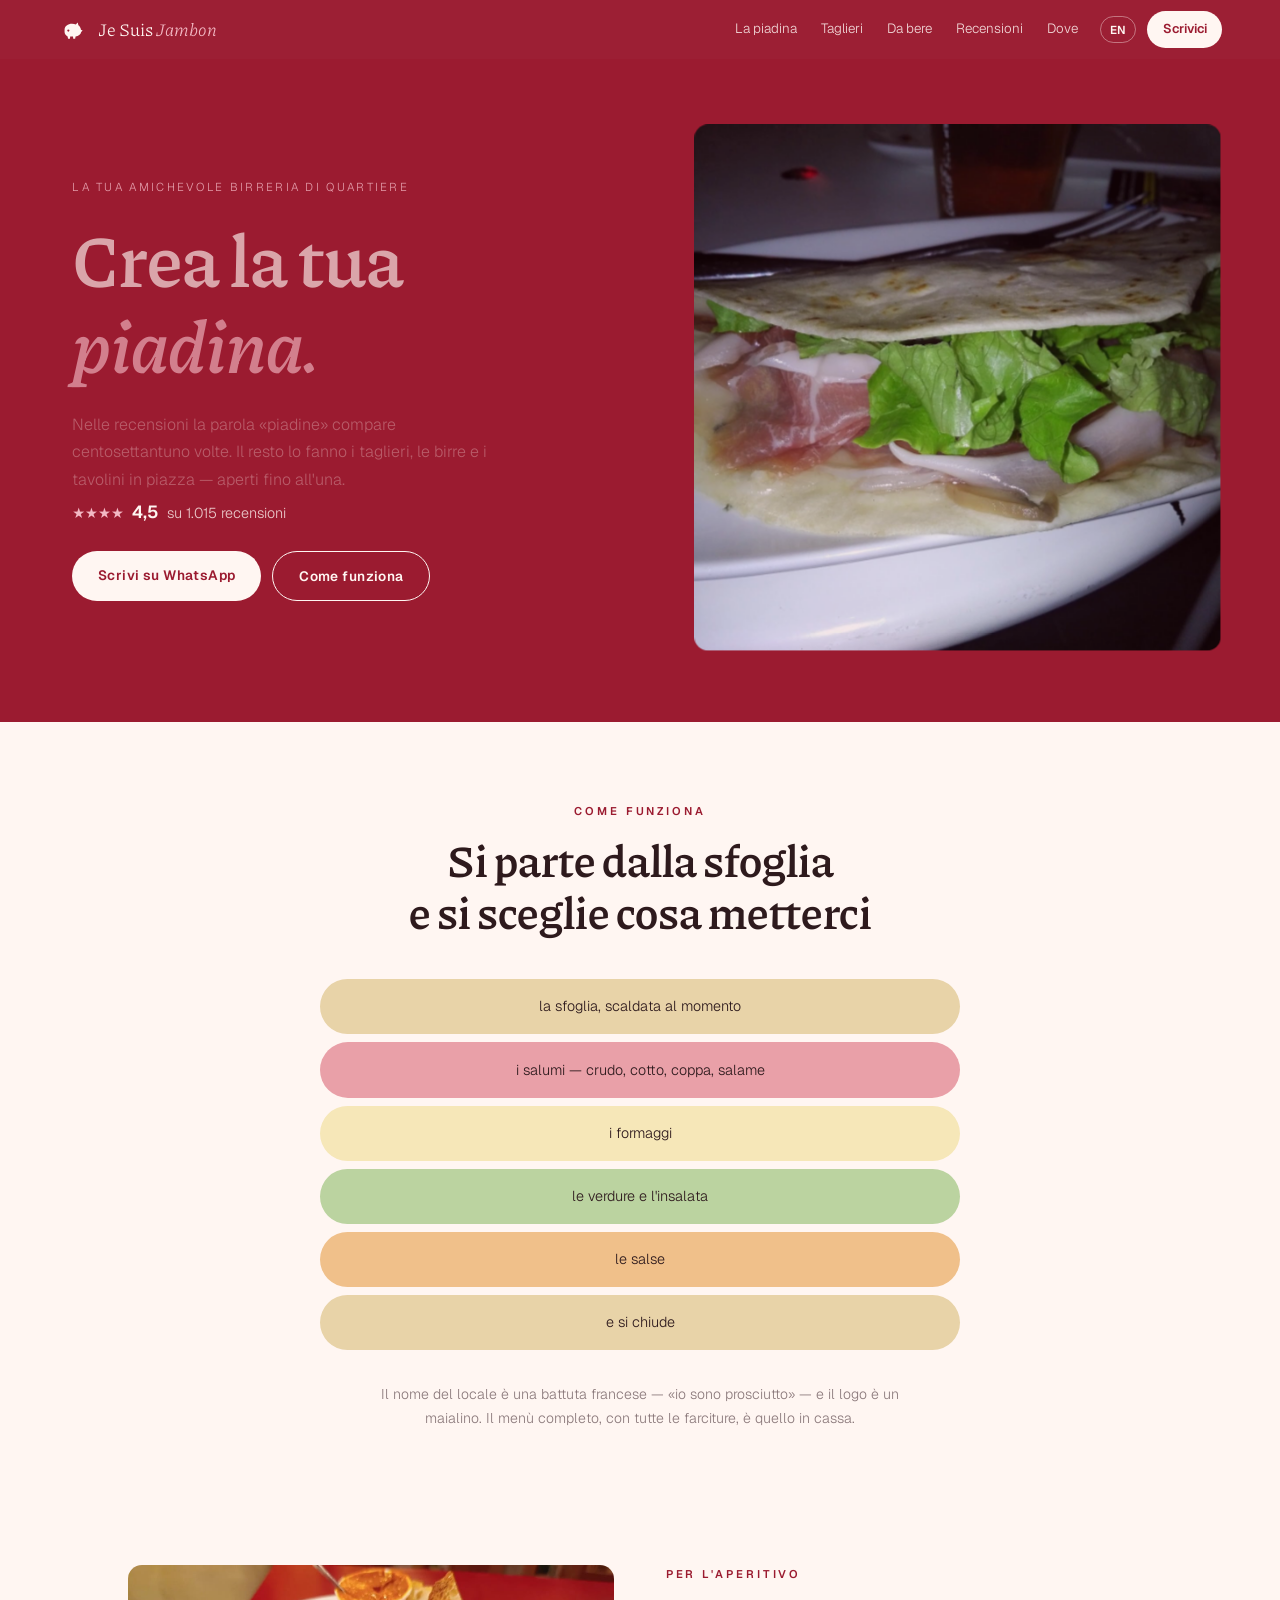
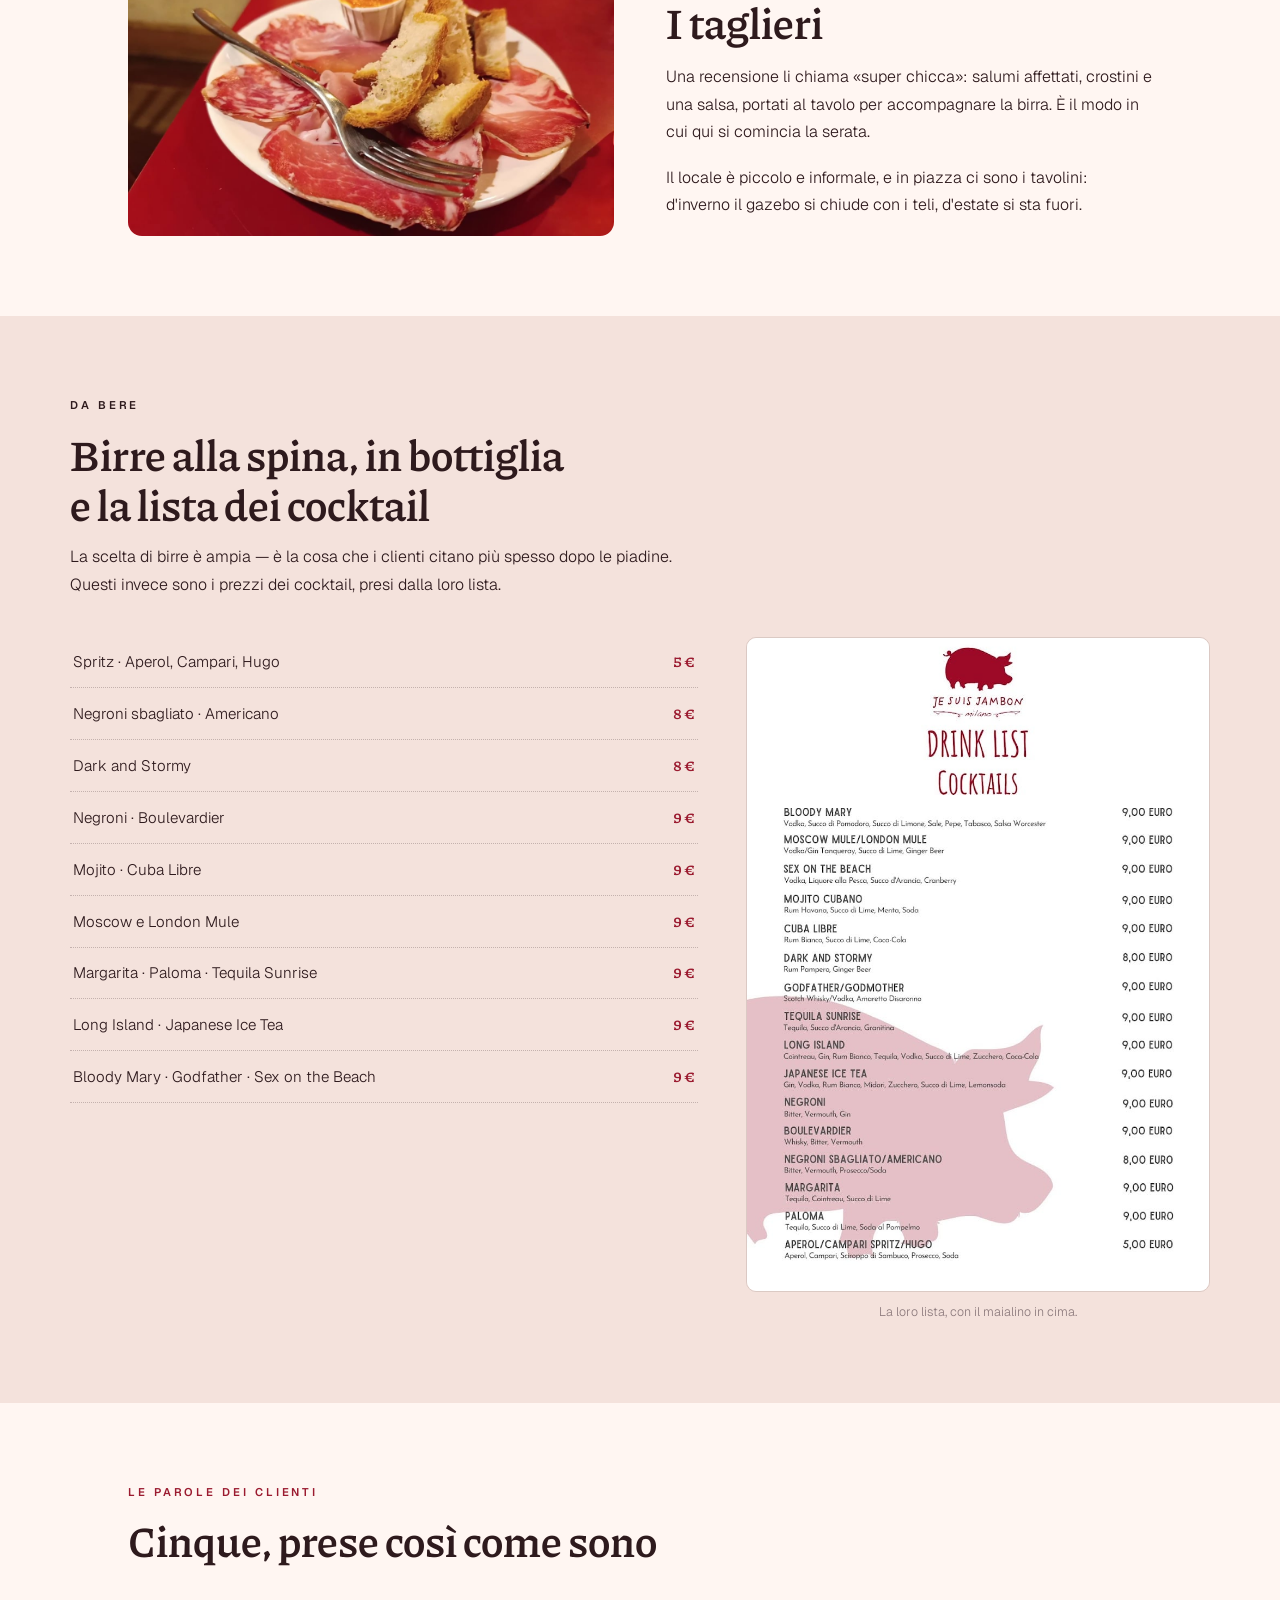
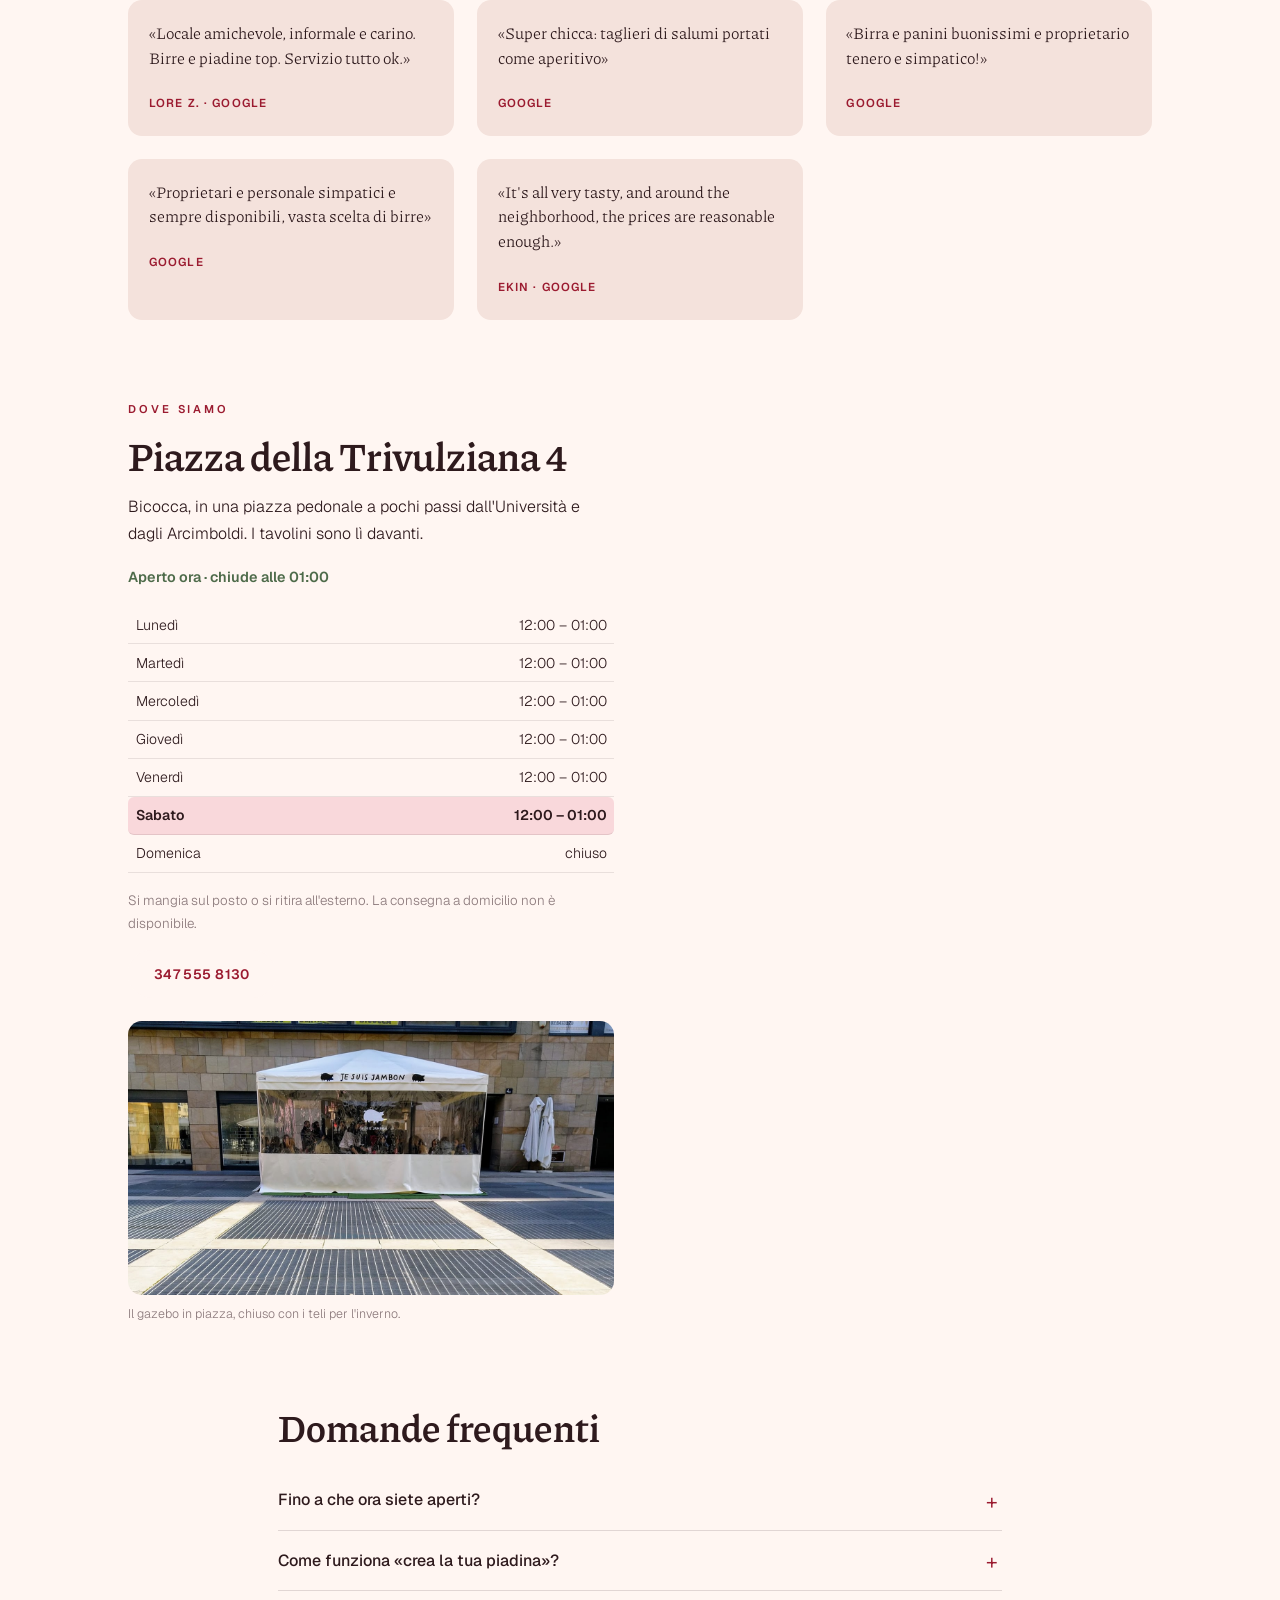
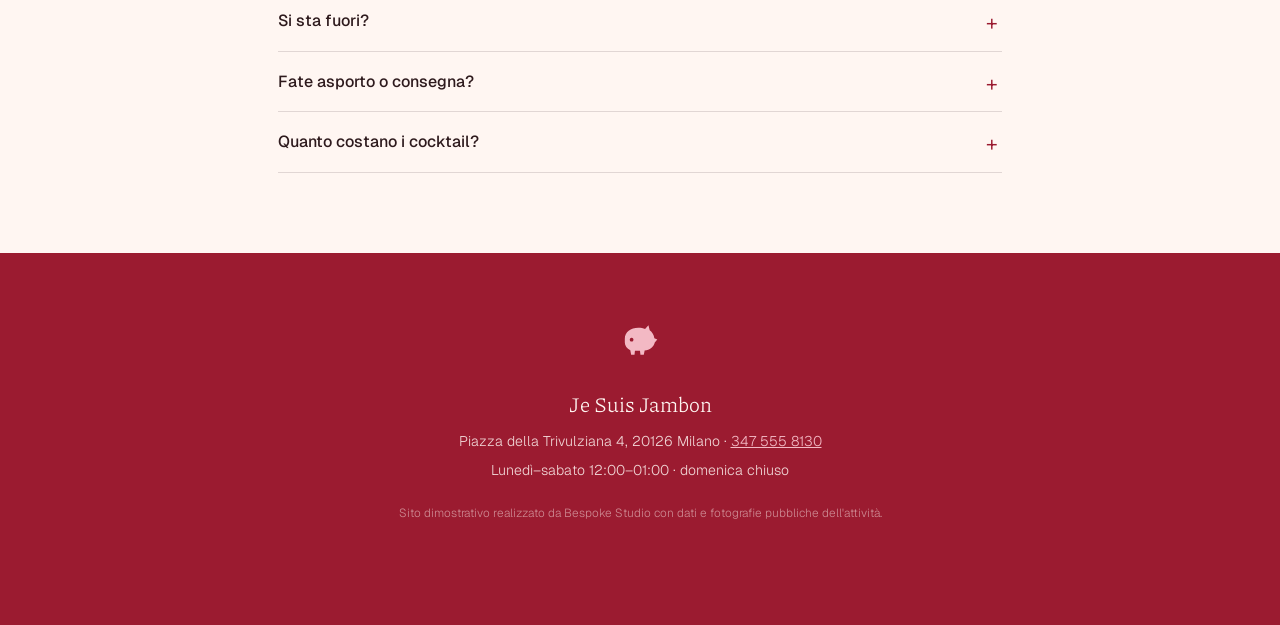
==== index.html @ 4b69ad2d "Je Suis Jambon — sito vetrina (Milano Bicocca) Concept: «Crea la tua piadina». Nelle recensioni «pia" ====
<!DOCTYPE html>
<html lang="it">
<head>
<meta charset="utf-8">
<meta name="viewport" content="width=device-width, initial-scale=1">
<title>Je Suis Jambon — Piadine, taglieri e birre in Bicocca</title>
<meta name="description" content="La tua amichevole birreria di quartiere in piazza della Trivulziana 4, Milano Bicocca. Crea la tua piadina, taglieri di salumi, birre e cocktail. Aperti fino all'una, tavolini in piazza.">
<link rel="canonical" href="https://rotenzark.github.io/je-suis-jambon/">
<meta property="og:type" content="restaurant">
<meta property="og:title" content="Je Suis Jambon — Milano Bicocca">
<meta property="og:description" content="La tua amichevole birreria di quartiere. Crea la tua piadina, taglieri e birre in piazza della Trivulziana. 4,5 su 1.015 recensioni.">
<meta property="og:url" content="https://rotenzark.github.io/je-suis-jambon/">
<meta property="og:image" content="https://rotenzark.github.io/je-suis-jambon/img/og-image.jpg">
<meta property="og:locale" content="it_IT">
<meta name="twitter:card" content="summary_large_image">
<meta name="twitter:title" content="Je Suis Jambon — Milano Bicocca">
<meta name="twitter:description" content="Crea la tua piadina, taglieri e birre. Aperti fino all'una, tavolini in piazza.">
<meta name="twitter:image" content="https://rotenzark.github.io/je-suis-jambon/img/og-image.jpg">
<meta name="theme-color" content="#9B1B30">
<link rel="icon" href="img/favicon.svg" type="image/svg+xml">
<link rel="icon" href="img/favicon-32.png" sizes="32x32" type="image/png">
<link rel="apple-touch-icon" href="img/apple-touch-icon.png">
<link rel="preconnect" href="https://fonts.googleapis.com">
<link rel="preconnect" href="https://fonts.gstatic.com" crossorigin>
<link href="https://fonts.googleapis.com/css2?family=Piazzolla:ital,wght@0,400;0,600;1,400&family=Geist:wght@300;400;500;600&display=swap" rel="stylesheet">
<link rel="stylesheet" href="css/styles.css?v=1">
<script src="https://cdnjs.cloudflare.com/ajax/libs/gsap/3.12.5/gsap.min.js" defer></script>
<script src="https://cdnjs.cloudflare.com/ajax/libs/gsap/3.12.5/ScrollTrigger.min.js" defer></script>
<script src="js/main.js?v=1" defer></script>
<script type="application/ld+json">
{
  "@context": "https://schema.org",
  "@type": "BarOrPub",
  "name": "Je Suis Jambon",
  "slogan": "La tua amichevole Birreria di quartiere",
  "description": "Birreria di quartiere a Milano Bicocca: piadine da comporre, taglieri di salumi, birre artigianali e cocktail, con tavolini in piazza.",
  "url": "https://rotenzark.github.io/je-suis-jambon/",
  "image": "https://rotenzark.github.io/je-suis-jambon/img/gazebo.jpg",
  "telephone": "+39 347 555 8130",
  "servesCuisine": ["Piadine", "Salumi", "Birra artigianale"],
  "priceRange": "€€",
  "address": {
    "@type": "PostalAddress",
    "streetAddress": "Piazza della Trivulziana 4",
    "addressLocality": "Milano",
    "postalCode": "20126",
    "addressRegion": "MI",
    "addressCountry": "IT"
  },
  "geo": { "@type": "GeoCoordinates", "latitude": 45.5148524, "longitude": 9.2122532 },
  "openingHoursSpecification": [
    { "@type": "OpeningHoursSpecification", "dayOfWeek": ["Monday","Tuesday","Wednesday","Thursday","Friday","Saturday"], "opens": "12:00", "closes": "01:00" }
  ],
  "aggregateRating": { "@type": "AggregateRating", "ratingValue": "4.5", "reviewCount": "1015", "bestRating": "5" }
}
</script>
<script type="application/ld+json">
{
  "@context": "https://schema.org",
  "@type": "FAQPage",
  "mainEntity": [
    { "@type": "Question", "name": "Fino a che ora siete aperti?",
      "acceptedAnswer": { "@type": "Answer", "text": "Da lunedì a sabato dalle 12:00 all'una di notte. La domenica è chiuso." } },
    { "@type": "Question", "name": "Come funziona «crea la tua piadina»?",
      "acceptedAnswer": { "@type": "Answer", "text": "Si sceglie cosa mettere dentro: i salumi, i formaggi, le verdure e le salse. La piadina viene poi farcita al momento." } },
    { "@type": "Question", "name": "Si sta fuori?",
      "acceptedAnswer": { "@type": "Answer", "text": "Sì. Il locale ha tavolini in piazza della Trivulziana, che è pedonale, e un gazebo chiuso con i teli per la stagione fredda." } },
    { "@type": "Question", "name": "Fate asporto o consegna?",
      "acceptedAnswer": { "@type": "Answer", "text": "Si può ritirare all'esterno. La consegna a domicilio invece non è disponibile." } },
    { "@type": "Question", "name": "Quanto costano i cocktail?",
      "acceptedAnswer": { "@type": "Answer", "text": "Spritz, Campari e Hugo 5 euro. Negroni sbagliato, americano e dark and stormy 8 euro. Gli altri cocktail della lista 9 euro." } }
  ]
}
</script>
</head>
<body>

<div id="intro" aria-hidden="true">
  <div class="intro__wrap">
    <span class="intro__pig" aria-hidden="true"></span>
    <span class="intro__nome">Je Suis Jambon</span>
  </div>
</div>

<header id="site-header">
  <a class="brand" href="#top" aria-label="Je Suis Jambon, torna in cima">
    <span class="brand__pig" aria-hidden="true"></span>
    <span class="brand__nome">Je Suis <em>Jambon</em></span>
  </a>
  <nav id="mainNav" aria-label="Menu principale">
    <a href="#piadina" data-i18n="nav.piadina">La piadina</a>
    <a href="#tavola" data-i18n="nav.tavola">Taglieri</a>
    <a href="#bere" data-i18n="nav.bere">Da bere</a>
    <a href="#voci" data-i18n="nav.voci">Recensioni</a>
    <a href="#dove" data-i18n="nav.dove">Dove</a>
  </nav>
  <div class="head-actions">
    <button id="langToggle" type="button" class="lang" aria-label="Cambia lingua" data-i18n-aria="a.lang">EN</button>
    <a class="cta-head" id="ctaPrenota" href="tel:+393475558130" data-i18n="cta.scrivi">Scrivici</a>
    <button id="burger" type="button" aria-expanded="false" aria-controls="mainNav" aria-label="Apri il menu" data-i18n-aria="a.menu">
      <span></span><span></span><span></span>
    </button>
  </div>
</header>

<main id="top">

  <!-- ░░ HERO ░░ -->
  <section class="hero">
    <div class="hero__testo">
      <p class="hero__kicker" data-i18n="hero.kicker">La tua amichevole birreria di quartiere</p>
      <h1 class="hero__h">
        <span class="hero__l1" data-i18n="hero.l1">Crea la tua</span>
        <span class="hero__l2" data-i18n="hero.l2">piadina.</span>
      </h1>
      <p class="hero__lead" data-i18n="hero.lead">Nelle recensioni la parola «piadine» compare centosettantuno volte. Il resto lo fanno i taglieri, le birre e i tavolini in piazza — aperti fino all'una.</p>
      <p class="hero__voto">
        <span class="hero__stelle" aria-hidden="true">★★★★</span>
        <strong>4,5</strong> <span data-i18n="hero.rec">su 1.015 recensioni</span>
      </p>
      <div class="hero__cta">
        <a class="btn btn--crema" id="heroWhatsapp" href="tel:+393475558130" data-i18n="hero.cta1">Scrivi su WhatsApp</a>
        <a class="btn btn--linea" href="#piadina" data-i18n="hero.cta2">Come funziona</a>
      </div>
    </div>
    <figure class="hero__foto">
      <img src="img/piadina.jpg" alt="Una piadina farcita con prosciutto crudo, prosciutto cotto e insalata, aperta su un piatto bianco" width="1200" height="1200" data-i18n-alt="alt.piadina">
    </figure>
  </section>

  <!-- ░░ LA PIADINA CHE SI COMPONE — gesto-firma ░░ -->
  <section class="piadina" id="piadina">
    <header class="piadina__head">
      <p class="occhiello reveal" data-i18n="pia.occhiello">Come funziona</p>
      <h2 class="reveal" data-i18n="pia.h">Si parte dalla sfoglia<br>e si sceglie cosa metterci</h2>
    </header>
    <div class="stack" role="img" aria-label="Gli strati di una piadina: sfoglia, salumi, formaggi, verdure, salse e sfoglia sopra" data-i18n-aria="a.stack">
      <div class="strato strato--sfoglia"><span data-i18n="st.1">la sfoglia, scaldata al momento</span></div>
      <div class="strato strato--salumi"><span data-i18n="st.2">i salumi — crudo, cotto, coppa, salame</span></div>
      <div class="strato strato--formaggi"><span data-i18n="st.3">i formaggi</span></div>
      <div class="strato strato--verdure"><span data-i18n="st.4">le verdure e l'insalata</span></div>
      <div class="strato strato--salse"><span data-i18n="st.5">le salse</span></div>
      <div class="strato strato--sfoglia strato--chiudi"><span data-i18n="st.6">e si chiude</span></div>
    </div>
    <p class="piadina__nota reveal" data-i18n="pia.nota">Il nome del locale è una battuta francese — «io sono prosciutto» — e il logo è un maialino. Il menù completo, con tutte le farciture, è quello in cassa.</p>
  </section>

  <!-- ░░ TAGLIERI ░░ -->
  <section class="tavola" id="tavola">
    <figure class="tavola__foto reveal">
      <button type="button" data-full="img/tagliere.jpg" aria-label="Ingrandisci la foto del tagliere di salumi" data-i18n-aria="a.zoomTagliere">
        <img src="img/tagliere.jpg" alt="Un piatto di salumi affettati con crostini di pane e una salsa, su un tavolo rosso" width="1200" height="670" data-i18n-alt="alt.tagliere">
      </button>
    </figure>
    <div class="tavola__testo">
      <p class="occhiello reveal" data-i18n="tav.occhiello">Per l'aperitivo</p>
      <h2 class="reveal" data-i18n="tav.h">I taglieri</h2>
      <p class="reveal" data-i18n="tav.p">Una recensione li chiama «super chicca»: salumi affettati, crostini e una salsa, portati al tavolo per accompagnare la birra. È il modo in cui qui si comincia la serata.</p>
      <p class="reveal" data-i18n="tav.p2">Il locale è piccolo e informale, e in piazza ci sono i tavolini: d'inverno il gazebo si chiude con i teli, d'estate si sta fuori.</p>
    </div>
  </section>

  <!-- ░░ DA BERE ░░ -->
  <section class="bere" id="bere">
    <header class="bere__head">
      <p class="occhiello reveal" data-i18n="ber.occhiello">Da bere</p>
      <h2 class="reveal" data-i18n="ber.h">Birre alla spina, in bottiglia<br>e la lista dei cocktail</h2>
      <p class="reveal" data-i18n="ber.p">La scelta di birre è ampia — è la cosa che i clienti citano più spesso dopo le piadine. Questi invece sono i prezzi dei cocktail, presi dalla loro lista.</p>
    </header>
    <div class="bere__grid">
      <ul class="listino reveal">
        <li><span data-i18n="d1">Spritz · Aperol, Campari, Hugo</span><b>5 €</b></li>
        <li><span data-i18n="d2">Negroni sbagliato · Americano</span><b>8 €</b></li>
        <li><span data-i18n="d3">Dark and Stormy</span><b>8 €</b></li>
        <li><span data-i18n="d4">Negroni · Boulevardier</span><b>9 €</b></li>
        <li><span data-i18n="d5">Mojito · Cuba Libre</span><b>9 €</b></li>
        <li><span data-i18n="d6">Moscow e London Mule</span><b>9 €</b></li>
        <li><span data-i18n="d7">Margarita · Paloma · Tequila Sunrise</span><b>9 €</b></li>
        <li><span data-i18n="d8">Long Island · Japanese Ice Tea</span><b>9 €</b></li>
        <li><span data-i18n="d9">Bloody Mary · Godfather · Sex on the Beach</span><b>9 €</b></li>
      </ul>
      <figure class="bere__foto reveal">
        <button type="button" data-full="img/drink-list.jpg" aria-label="Ingrandisci la lista dei drink" data-i18n-aria="a.zoomDrink">
          <img src="img/drink-list.jpg" alt="La drink list del locale, con il logo del maialino in alto e l'elenco dei cocktail con i prezzi" width="848" height="1200" data-i18n-alt="alt.drink">
        </button>
        <figcaption data-i18n="cap.drink">La loro lista, con il maialino in cima.</figcaption>
      </figure>
    </div>
  </section>

  <!-- ░░ RECENSIONI ░░ -->
  <section class="voci" id="voci">
    <header class="voci__head">
      <p class="occhiello reveal" data-i18n="voci.occhiello">Le parole dei clienti</p>
      <h2 class="reveal" data-i18n="voci.h">Cinque, prese così come sono</h2>
    </header>
    <div class="voci__grid">
      <blockquote class="voce reveal"><p>«Locale amichevole, informale e carino. Birre e piadine top. Servizio tutto ok.»</p><cite>Lore Z. · Google</cite></blockquote>
      <blockquote class="voce reveal"><p>«Super chicca: taglieri di salumi portati come aperitivo»</p><cite>Google</cite></blockquote>
      <blockquote class="voce reveal"><p>«Birra e panini buonissimi e proprietario tenero e simpatico!»</p><cite>Google</cite></blockquote>
      <blockquote class="voce reveal"><p>«Proprietari e personale simpatici e sempre disponibili, vasta scelta di birre»</p><cite>Google</cite></blockquote>
      <blockquote class="voce reveal"><p>«It's all very tasty, and around the neighborhood, the prices are reasonable enough.»</p><cite>Ekin · Google</cite></blockquote>
    </div>
  </section>

  <!-- ░░ DOVE ░░ -->
  <section class="dove" id="dove">
    <div class="dove__info">
      <p class="occhiello reveal" data-i18n="dove.occhiello">Dove siamo</p>
      <h2 class="reveal" data-i18n="dove.h">Piazza della Trivulziana 4</h2>
      <p class="reveal" data-i18n="dove.p">Bicocca, in una piazza pedonale a pochi passi dall'Università e dagli Arcimboldi. I tavolini sono lì davanti.</p>
      <p class="stato reveal"><span id="orarioStato">Aperto ora</span></p>
      <ul class="orari reveal">
        <li data-day="1"><span data-i18n="g.lun">lunedì</span><span>12:00 – 01:00</span></li>
        <li data-day="2"><span data-i18n="g.mar">martedì</span><span>12:00 – 01:00</span></li>
        <li data-day="3"><span data-i18n="g.mer">mercoledì</span><span>12:00 – 01:00</span></li>
        <li data-day="4"><span data-i18n="g.gio">giovedì</span><span>12:00 – 01:00</span></li>
        <li data-day="5"><span data-i18n="g.ven">venerdì</span><span>12:00 – 01:00</span></li>
        <li data-day="6"><span data-i18n="g.sab">sabato</span><span>12:00 – 01:00</span></li>
        <li data-day="0"><span data-i18n="g.dom">domenica</span><span data-i18n="g.chiuso">chiuso</span></li>
      </ul>
      <p class="dove__nota reveal" data-i18n="dove.nota">Si mangia sul posto o si ritira all'esterno. La consegna a domicilio non è disponibile.</p>
      <p class="reveal"><a class="btn btn--crema" id="doveWhatsapp" href="tel:+393475558130">347 555 8130</a></p>
      <figure class="dove__foto reveal">
        <button type="button" data-full="img/gazebo.jpg" aria-label="Ingrandisci la foto del gazebo in piazza" data-i18n-aria="a.zoomGazebo">
          <img src="img/gazebo.jpg" alt="Il gazebo bianco del locale in piazza della Trivulziana, con la scritta Je Suis Jambon e due maialini sul frontone" width="1400" height="788" data-i18n-alt="alt.gazebo">
        </button>
        <figcaption data-i18n="cap.gazebo">Il gazebo in piazza, chiuso con i teli per l'inverno.</figcaption>
      </figure>
    </div>
    <div class="dove__mappa reveal">
      <iframe title="Mappa di Je Suis Jambon, piazza della Trivulziana 4 Milano" src="https://www.google.com/maps?q=Piazza%20della%20Trivulziana%204,%2020126%20Milano&output=embed" width="600" height="450" style="border:0" allowfullscreen referrerpolicy="no-referrer-when-downgrade"></iframe>
    </div>
  </section>

  <!-- ░░ FAQ ░░ -->
  <section class="faq" id="faq">
    <h2 class="reveal" data-i18n="faq.h">Domande frequenti</h2>
    <div class="faq__list">
      <details class="reveal"><summary data-i18n="faq.q1">Fino a che ora siete aperti?</summary><p data-i18n="faq.a1">Da lunedì a sabato dalle 12:00 all'una di notte. La domenica è chiuso.</p></details>
      <details class="reveal"><summary data-i18n="faq.q2">Come funziona «crea la tua piadina»?</summary><p data-i18n="faq.a2">Si sceglie cosa mettere dentro: i salumi, i formaggi, le verdure e le salse. La piadina viene farcita al momento.</p></details>
      <details class="reveal"><summary data-i18n="faq.q3">Si sta fuori?</summary><p data-i18n="faq.a3">Sì: ci sono i tavolini in piazza della Trivulziana, che è pedonale, e un gazebo che d'inverno si chiude con i teli.</p></details>
      <details class="reveal"><summary data-i18n="faq.q4">Fate asporto o consegna?</summary><p data-i18n="faq.a4">Si può ritirare all'esterno. La consegna a domicilio invece non è disponibile.</p></details>
      <details class="reveal"><summary data-i18n="faq.q5">Quanto costano i cocktail?</summary><p data-i18n="faq.a5">Spritz, Campari e Hugo 5 euro. Negroni sbagliato, americano e dark and stormy 8 euro. Gli altri della lista 9 euro.</p></details>
    </div>
  </section>

</main>

<footer>
  <span class="foot__pig" aria-hidden="true"></span>
  <p class="foot__nome">Je Suis Jambon</p>
  <p class="foot__riga">Piazza della Trivulziana 4, 20126 Milano · <a href="tel:+393475558130">347 555 8130</a></p>
  <p class="foot__riga" data-i18n="foot.orari">Lunedì–sabato 12:00–01:00 · domenica chiuso</p>
  <p class="foot__nota" data-i18n="foot.demo">Sito dimostrativo realizzato da Bespoke Studio con dati e fotografie pubbliche dell'attività.</p>
</footer>

<div id="actionBar">
  <a href="tel:+393475558130" data-i18n="bar.chiama">Chiama</a>
  <a id="barWhatsapp" href="tel:+393475558130" data-i18n="bar.wa">WhatsApp</a>
  <a href="#dove" data-i18n="bar.dove">Dove siamo</a>
</div>

<div id="lightbox" hidden>
  <button id="lightboxClose" type="button" aria-label="Chiudi" data-i18n-aria="a.chiudi">×</button>
  <img id="lightboxImg" src="" alt="">
</div>

</body>
</html>
---- css/styles.css ----
/* ═══════════════════════════════════════════════════════════════
   Je Suis Jambon — Milano Bicocca
   Concept: «Crea la tua piadina». «Piadine» compare 171 volte nelle
   recensioni e il piatto popolare si chiama proprio così: il sito
   compone la piadina a strati davanti a chi guarda.
   Palette e maialino dal LORO marchio (Linktree e drink list):
   bordeaux + crema. Payoff loro: «La tua amichevole Birreria di
   quartiere».
   ═══════════════════════════════════════════════════════════════ */

/* ── plumbing (reset tecnico canonico) ─────────────────────────── */
[hidden] { display: none !important; }
img { max-width: 100%; height: auto; }

.js .reveal { opacity: 0; }
.js .reveal.in-view { opacity: 1; }
html:not(.js) .reveal { opacity: 1; }

@media (prefers-reduced-motion: reduce) {
  *, *::before, *::after {
    animation-duration: 0.01ms !important;
    animation-iteration-count: 1 !important;
    transition-duration: 0.01ms !important;
    scroll-behavior: auto !important;
  }
  .reveal { opacity: 1 !important; transform: none !important; }
  .hero__testo > *, .hero__foto { opacity: 1 !important; transform: none !important; }
  .strato { opacity: 1 !important; transform: none !important; }
}

/* ── design system ─────────────────────────────────────────────── */
:root {
  --bordeaux:  #9B1B30;
  --bordeaux-d:#7A1425;
  --bordeaux-l:#B93A50;
  --rosa:      #F3B9C4;
  --crema:     #FFF6F2;
  --crema-d:   #F4E2DC;
  --inchiostro:#2E1A1D;
  --grigio:    #8C7A7C;
  --verde:     #4E6B4A;

  --serif: 'Piazzolla', Georgia, serif;
  --sans:  'Geist', system-ui, -apple-system, 'Segoe UI', sans-serif;

  --wrap: 1140px;
  --gut: clamp(20px, 5vw, 58px);
}

* { box-sizing: border-box; }
html { scroll-behavior: smooth; }
body {
  margin: 0;
  background: var(--crema);
  color: var(--inchiostro);
  font-family: var(--sans);
  font-weight: 300;
  font-size: clamp(16px, 1.05vw, 17.5px);
  line-height: 1.72;
  -webkit-font-smoothing: antialiased;
}
h1, h2, h3 { font-family: var(--serif); font-weight: 600; line-height: 1.16; margin: 0; }
p { margin: 0 0 1.1em; }
a { color: inherit; }
::selection { background: var(--bordeaux); color: var(--crema); }

.occhiello {
  font-size: .7rem; letter-spacing: .26em; text-transform: uppercase;
  color: var(--bordeaux); font-weight: 600; margin-bottom: .8rem;
}
.btn {
  display: inline-block; padding: .92em 1.9em; border-radius: 999px;
  font-size: .85rem; letter-spacing: .03em; font-weight: 600;
  text-decoration: none; transition: background .25s, color .25s, border-color .25s;
}
.btn--crema { background: var(--crema); color: var(--bordeaux); }
.btn--crema:hover { background: var(--rosa); }
.btn--linea { border: 1.5px solid currentColor; }
.btn--linea:hover { background: var(--crema); color: var(--bordeaux); border-color: var(--crema); }

/* il maialino, ridisegnato in SVG dal loro logo */
.brand__pig, .intro__pig, .foot__pig {
  display: inline-block; background: currentColor;
  -webkit-mask: url("../img/maialino.svg") center/contain no-repeat;
  mask: url("../img/maialino.svg") center/contain no-repeat;
}
.brand__pig { width: 30px; height: 30px; color: var(--crema); flex: none; }
.intro__pig { width: min(30vw, 130px); height: min(30vw, 130px); color: var(--crema); }
.foot__pig { width: 54px; height: 54px; color: var(--rosa); margin-bottom: .8rem; }

/* ── intro ─────────────────────────────────────────────────────── */
#intro {
  position: fixed; inset: 0; z-index: 200; background: var(--bordeaux);
  display: grid; place-items: center; transition: opacity .55s ease;
}
#intro.hide { opacity: 0; pointer-events: none; }
.intro__wrap { text-align: center; }
.intro__pig { opacity: 0; animation: pigIn .8s .1s cubic-bezier(.2,.8,.3,1) forwards; }
@keyframes pigIn { from { opacity: 0; transform: translateY(14px) scale(.9); } to { opacity: 1; transform: none; } }
.intro__nome {
  display: block; margin-top: .8rem; font-family: var(--serif);
  font-size: clamp(1.4rem, 5vw, 2.3rem); color: var(--crema);
  opacity: 0; animation: pigIn .7s .5s ease forwards;
}

/* ── header ────────────────────────────────────────────────────── */
#site-header {
  position: sticky; top: 0; z-index: 90;
  display: flex; align-items: center; gap: 1.4rem;
  padding: .7rem var(--gut);
  /* niente backdrop-filter su header/nav */
  background: rgba(155,27,48,.98);
  color: var(--crema);
}
.brand { display: flex; align-items: center; gap: .6rem; text-decoration: none; margin-right: auto; }
.brand__nome { font-family: var(--serif); font-size: 1.1rem; }
.brand__nome em { font-style: italic; color: var(--rosa); }
#mainNav { display: flex; gap: 1.5rem; }
#mainNav a {
  text-decoration: none; font-size: .84rem; color: rgba(255,246,242,.86); padding: .3rem 0;
  border-bottom: 2px solid transparent; transition: color .2s, border-color .2s;
}
#mainNav a:hover { color: var(--crema); border-bottom-color: var(--rosa); }
.head-actions { display: flex; align-items: center; gap: .7rem; }
.lang {
  background: none; border: 1px solid rgba(255,246,242,.4); color: var(--crema);
  font-family: var(--sans); font-size: .72rem; font-weight: 600;
  padding: .42em .78em; border-radius: 999px; cursor: pointer; transition: border-color .2s;
}
.lang:hover { border-color: var(--crema); }
.cta-head {
  background: var(--crema); color: var(--bordeaux); text-decoration: none;
  padding: .56em 1.2em; border-radius: 999px; font-size: .8rem; font-weight: 600; transition: background .25s;
}
.cta-head:hover { background: var(--rosa); }
#burger { display: none; flex-direction: column; gap: 5px; background: none; border: 0; cursor: pointer; padding: 6px; position: relative; z-index: 96; }
#burger span { display: block; width: 24px; height: 2px; background: var(--crema); transition: transform .3s, opacity .3s; }
#burger[aria-expanded="true"] span:nth-child(1) { transform: translateY(7px) rotate(45deg); }
#burger[aria-expanded="true"] span:nth-child(2) { opacity: 0; }
#burger[aria-expanded="true"] span:nth-child(3) { transform: translateY(-7px) rotate(-45deg); }

/* ── HERO ──────────────────────────────────────────────────────── */
.hero {
  background: var(--bordeaux); color: var(--crema);
  padding: clamp(2.4rem, 6vw, 4rem) var(--gut) clamp(2.6rem, 6vw, 4.4rem);
  display: grid; grid-template-columns: 1.05fr .95fr; gap: clamp(1.6rem, 4vw, 3.2rem);
  align-items: center; max-width: none;
}
.hero > * { max-width: calc(var(--wrap) / 2); }
.hero__testo { justify-self: end; width: 100%; }
.hero__kicker { font-size: .72rem; letter-spacing: .2em; text-transform: uppercase; color: var(--rosa); margin-bottom: 1rem; }
.hero__h { font-size: clamp(2.4rem, 7.4vw, 4.6rem); margin-bottom: 1.1rem; }
.hero__l1 { display: block; }
.hero__l2 { display: block; font-style: italic; color: var(--rosa); }
.hero__lead { color: rgba(255,246,242,.9); max-width: 42ch; }
.hero__voto { font-size: .9rem; color: rgba(255,246,242,.8); display: flex; align-items: baseline; gap: .5rem; }
.hero__stelle { color: var(--rosa); }
.hero__voto strong { color: var(--crema); font-size: 1.1rem; font-weight: 600; }
.hero__cta { display: flex; flex-wrap: wrap; gap: .7rem; margin-top: 1.5rem; }
.hero__foto { margin: 0; justify-self: start; width: 100%; }
.hero__foto img { width: 100%; border-radius: 14px; display: block; }

/* ── LA PIADINA A STRATI (gesto-firma) ─────────────────────────── */
.piadina { max-width: var(--wrap); margin: 0 auto; padding: clamp(3rem, 7vw, 5rem) var(--gut); }
.piadina__head { text-align: center; margin-bottom: clamp(1.8rem, 4vw, 2.6rem); }
.piadina__head h2 { font-size: clamp(1.8rem, 4.4vw, 2.8rem); }
.stack { max-width: 640px; margin: 0 auto; display: grid; gap: .5rem; }
.strato {
  border-radius: 999px; padding: .95rem 1.6rem;
  font-size: .9rem; display: flex; align-items: center; justify-content: center;
  text-align: center; color: var(--inchiostro);
}
.js .strato { opacity: 0; transform: translateY(14px); }
.js .strato.in-view { opacity: 1; transform: none; transition: opacity .5s ease, transform .5s cubic-bezier(.2,.8,.3,1); }
html:not(.js) .strato { opacity: 1; transform: none; }
.strato--sfoglia { background: #E8D3A8; }
.strato--salumi { background: #E9A0A8; }
.strato--formaggi { background: #F6E7B8; }
.strato--verdure { background: #BBD3A0; }
.strato--salse { background: #F0C08A; }
.strato--chiudi { background: #E8D3A8; }
.piadina__nota { max-width: 60ch; margin: 2rem auto 0; text-align: center; font-size: .88rem; color: var(--grigio); }

/* ── TAGLIERI ──────────────────────────────────────────────────── */
.tavola {
  max-width: var(--wrap); margin: 0 auto;
  padding: clamp(2rem, 5vw, 3.4rem) var(--gut) clamp(3rem, 7vw, 5rem);
  display: grid; grid-template-columns: 1fr 1fr; gap: clamp(1.6rem, 4vw, 3.2rem); align-items: center;
}
.tavola__foto { margin: 0; }
.tavola__foto button, .bere__foto button, .dove__foto button {
  display: block; width: 100%; padding: 0; border: 0; background: none; cursor: zoom-in; line-height: 0;
}
.tavola__foto img { width: 100%; border-radius: 14px; }
.tavola__testo h2 { font-size: clamp(1.8rem, 4.2vw, 2.7rem); margin-bottom: 1rem; }

/* ── DA BERE ───────────────────────────────────────────────────── */
.bere { background: var(--crema-d); padding: clamp(3rem, 7vw, 5rem) var(--gut); }
.bere__head { max-width: var(--wrap); margin: 0 auto clamp(1.6rem, 3.4vw, 2.4rem); }
.bere__head h2 { font-size: clamp(1.8rem, 4.2vw, 2.7rem); margin-bottom: .9rem; }
.bere__head p { max-width: 62ch; color: var(--inchiostro); }
.bere__grid {
  max-width: var(--wrap); margin: 0 auto;
  display: grid; grid-template-columns: 1.15fr .85fr; gap: clamp(1.6rem, 4vw, 3rem); align-items: start;
}
.listino { list-style: none; padding: 0; margin: 0; }
.listino li {
  display: flex; justify-content: space-between; gap: 1.2rem; align-items: baseline;
  padding: .78em .2em; border-bottom: 1px dotted rgba(46,26,29,.24); font-size: .95rem;
}
.listino b { font-family: var(--serif); color: var(--bordeaux); white-space: nowrap; }
.bere__foto { margin: 0; }
.bere__foto img { width: 100%; border-radius: 10px; border: 1px solid rgba(46,26,29,.12); }
.bere__foto figcaption { font-size: .78rem; color: var(--grigio); margin-top: .55rem; text-align: center; }

/* ── RECENSIONI ────────────────────────────────────────────────── */
.voci { max-width: var(--wrap); margin: 0 auto; padding: clamp(3rem, 7vw, 5rem) var(--gut); }
.voci__head { margin-bottom: clamp(1.4rem, 3vw, 2.2rem); }
.voci__head h2 { font-size: clamp(1.8rem, 4.2vw, 2.7rem); }
.voci__grid { display: grid; grid-template-columns: repeat(auto-fit, minmax(256px, 1fr)); gap: clamp(1rem, 2.2vw, 1.4rem); }
.voce { margin: 0; background: var(--crema-d); border-radius: 14px; padding: 1.3rem; }
.voce p { font-family: var(--serif); font-size: 1rem; line-height: 1.55; }
.voce cite { font-style: normal; font-size: .72rem; letter-spacing: .1em; text-transform: uppercase; color: var(--bordeaux); font-weight: 600; }

/* ── DOVE ──────────────────────────────────────────────────────── */
.dove {
  max-width: var(--wrap); margin: 0 auto;
  padding: 0 var(--gut) clamp(3rem, 7vw, 5rem);
  display: grid; grid-template-columns: 1fr 1fr; gap: clamp(1.6rem, 4vw, 3.2rem); align-items: start;
}
.dove__info h2 { font-size: clamp(1.7rem, 4vw, 2.5rem); margin-bottom: .9rem; }
.stato { font-size: .9rem; font-weight: 600; color: var(--verde); }
.orari { list-style: none; padding: 0; margin: 1rem 0; }
.orari li { display: flex; justify-content: space-between; gap: 1rem; padding: .46em .55em; font-size: .88rem; border-bottom: 1px solid rgba(46,26,29,.1); }
.orari li span:first-child { text-transform: capitalize; }
.orari li.is-today { background: rgba(243,185,196,.5); border-radius: 6px; font-weight: 600; }
.dove__nota { font-size: .84rem; color: var(--grigio); }
.dove__foto { margin: 1.4rem 0 0; }
.dove__foto img { width: 100%; border-radius: 14px; }
.dove__foto figcaption { font-size: .78rem; color: var(--grigio); margin-top: .55rem; }
.dove__mappa iframe { width: 100%; height: clamp(320px, 46vh, 450px); display: block; border-radius: 14px; border: 1px solid rgba(46,26,29,.14); }

/* ── FAQ ───────────────────────────────────────────────────────── */
.faq { max-width: 840px; margin: 0 auto; padding: 0 var(--gut) clamp(3rem, 7vw, 5rem); }
.faq h2 { font-size: clamp(1.7rem, 4vw, 2.4rem); margin-bottom: 1.3rem; }
.faq details { border-bottom: 1px solid rgba(46,26,29,.14); }
.faq summary { cursor: pointer; padding: 1em 2em 1em 0; font-weight: 500; list-style: none; position: relative; }
.faq summary::-webkit-details-marker { display: none; }
.faq summary::after {
  content: '+'; position: absolute; right: .2em; top: 50%; transform: translateY(-50%);
  font-family: var(--serif); font-size: 1.4rem; color: var(--bordeaux); transition: transform .25s;
}
.faq details[open] summary::after { transform: translateY(-50%) rotate(45deg); }
.faq details p { padding: 0 1.5rem 1.2em 0; color: var(--grigio); font-size: .93rem; margin: 0; }

/* ── footer ────────────────────────────────────────────────────── */
footer { background: var(--bordeaux); color: rgba(255,246,242,.85); text-align: center; padding: clamp(2.4rem, 6vw, 3.6rem) var(--gut) 5.5rem; }
.foot__nome { font-family: var(--serif); font-size: 1.3rem; color: var(--crema); margin-bottom: .5rem; }
.foot__riga { font-size: .88rem; margin: 0 0 .3rem; }
.foot__riga a { color: var(--rosa); }
.foot__nota { font-size: .74rem; color: rgba(255,246,242,.5); margin-top: 1.3rem; }

/* ── action bar ────────────────────────────────────────────────── */
#actionBar {
  position: fixed; left: 0; right: 0; bottom: 0; z-index: 80; display: none;
  background: rgba(122,20,37,.98); transform: translateY(102%); transition: transform .3s;
}
#actionBar.is-visible { transform: translateY(0); }
#actionBar a { flex: 1; text-align: center; padding: .95rem .4rem; text-decoration: none; color: var(--crema); font-size: .78rem; font-weight: 600; }
#actionBar a + a { border-left: 1px solid rgba(255,246,242,.2); }

/* ── lightbox ──────────────────────────────────────────────────── */
#lightbox {
  position: fixed; inset: 0; z-index: 300; background: rgba(46,26,29,.94);
  display: flex; align-items: center; justify-content: center; padding: 4vw;
}
#lightbox img { max-width: 100%; max-height: 88vh; border-radius: 10px; }
#lightboxClose { position: absolute; top: 1.1rem; right: 1.5rem; background: none; border: 0; color: var(--crema); font-size: 2.4rem; line-height: 1; cursor: pointer; }

/* ── responsive ────────────────────────────────────────────────── */
@media (max-width: 960px) {
  #burger { display: flex; }
  #mainNav {
    position: fixed; inset: 0 0 0 auto; width: min(76vw, 310px);
    background: rgba(122,20,37,.995);
    flex-direction: column; justify-content: center; gap: 1.5rem; padding: 2rem;
    transform: translateX(100%); transition: transform .32s ease;
  }
  #mainNav.nav-open { transform: translateX(0); }
  #mainNav a { font-size: 1.05rem; }
  .cta-head { display: none; }
  .hero { grid-template-columns: 1fr; }
  .hero > * { max-width: none; }
  .hero__foto { order: -1; max-width: 460px; margin-inline: auto; }
  .tavola, .bere__grid, .dove { grid-template-columns: 1fr; }
  #actionBar { display: flex; }
}

@media (max-width: 640px) {
  body { font-size: 16px; }
  .hero__cta { flex-direction: column; }
  .hero__cta .btn { width: 100%; text-align: center; }
  .strato { font-size: .84rem; padding: .85rem 1rem; }
  .listino li { font-size: .9rem; }
}
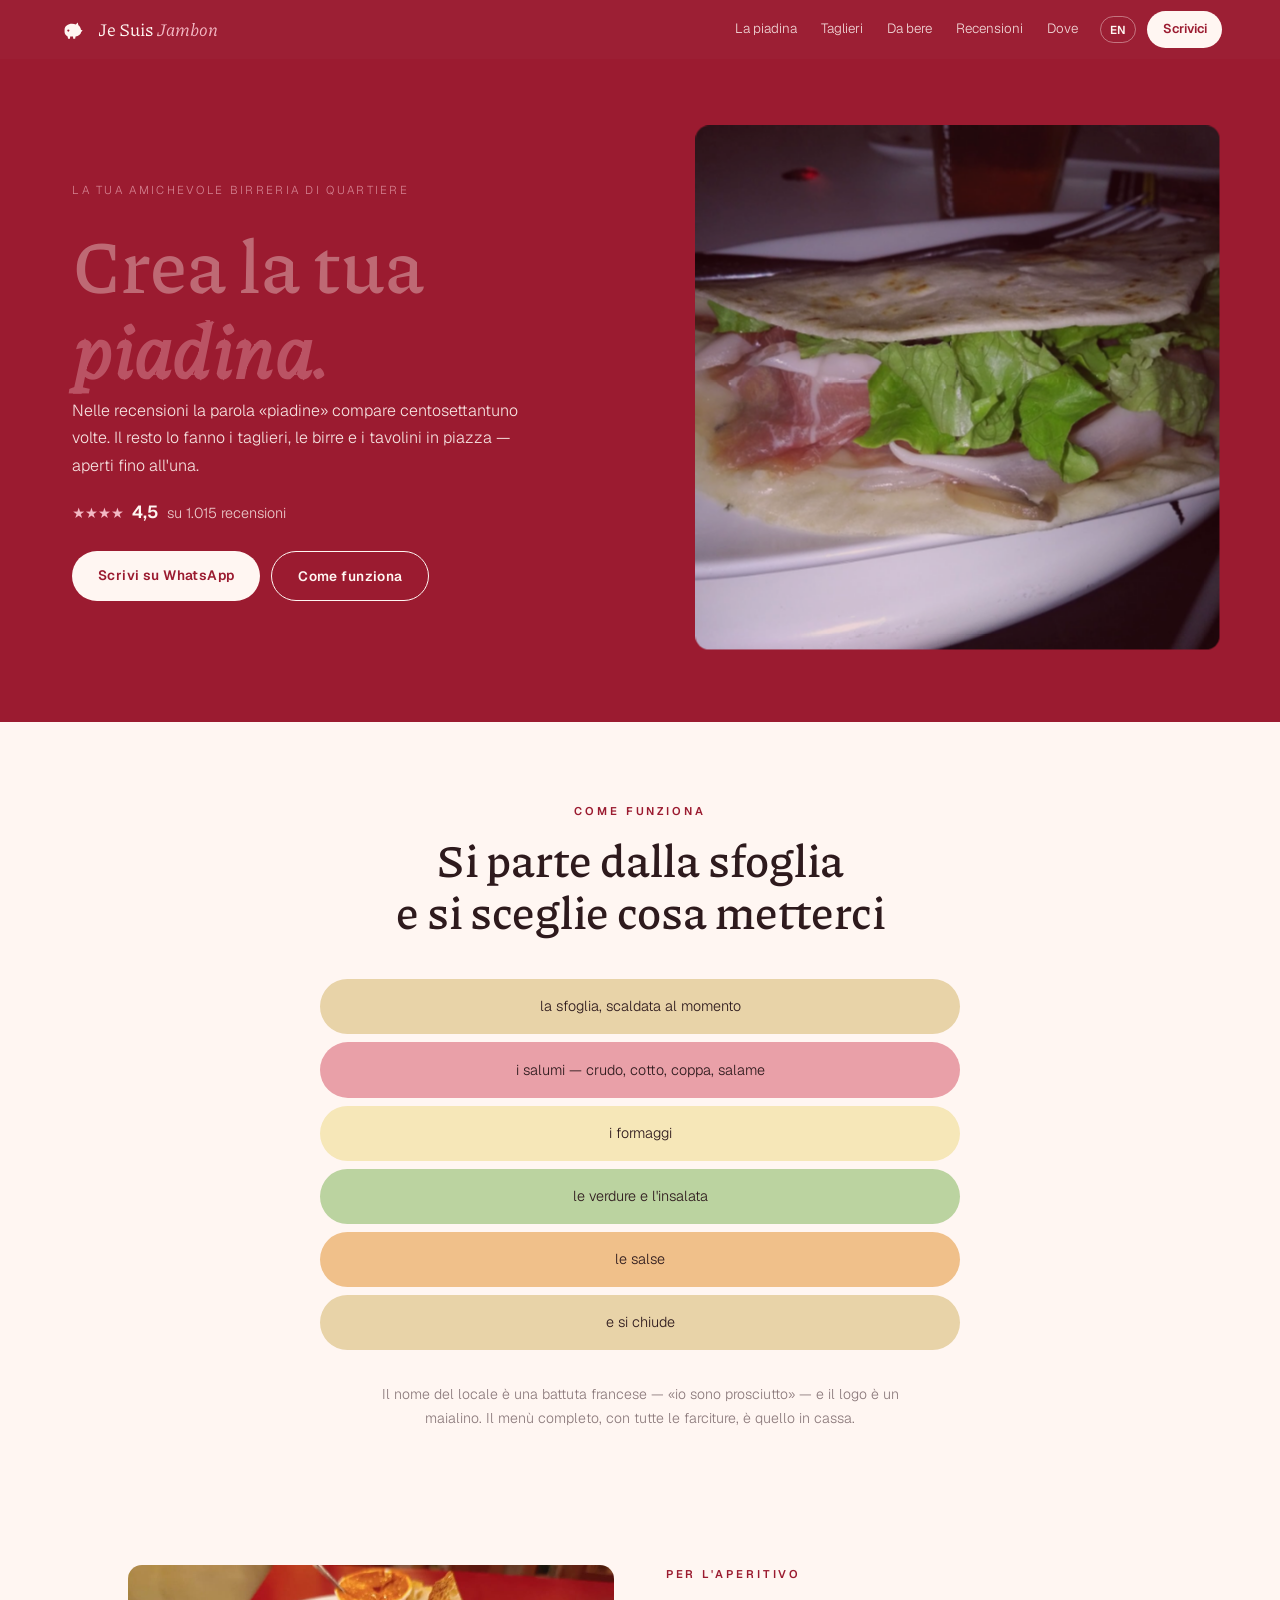
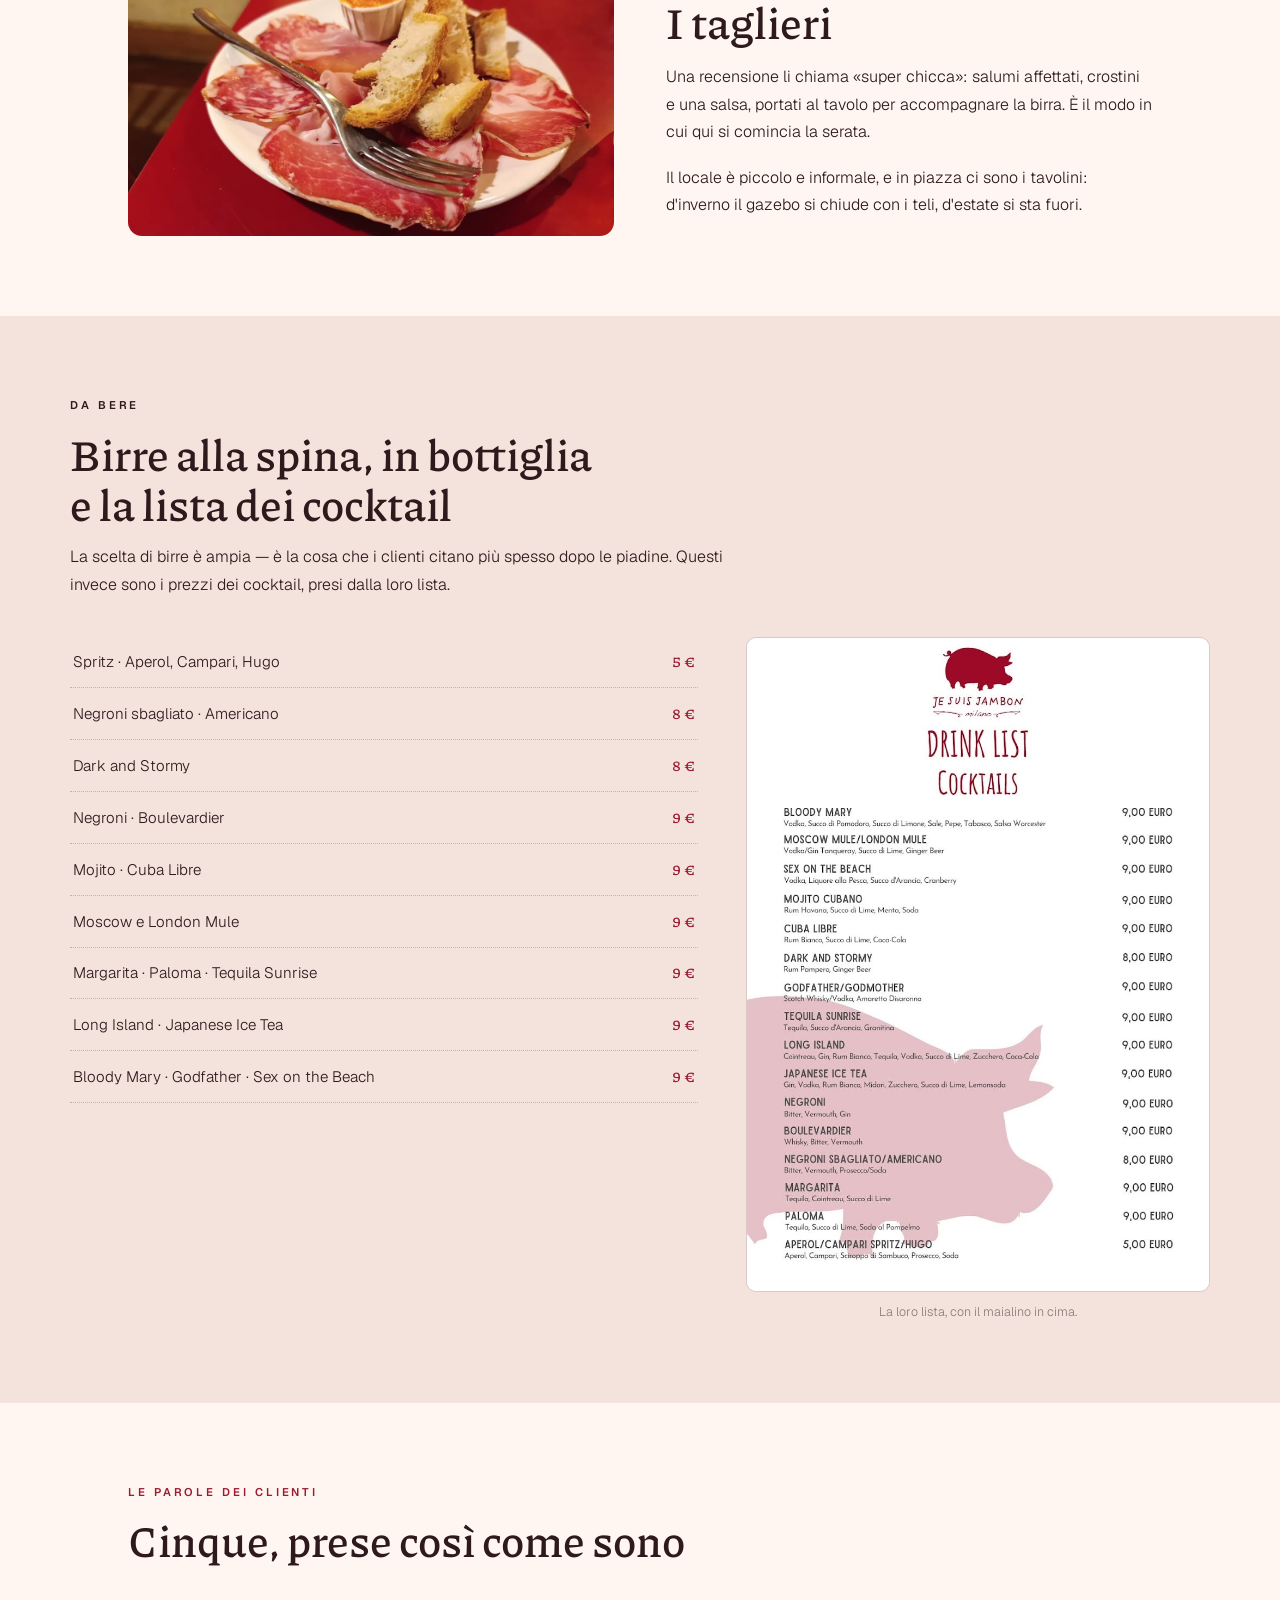
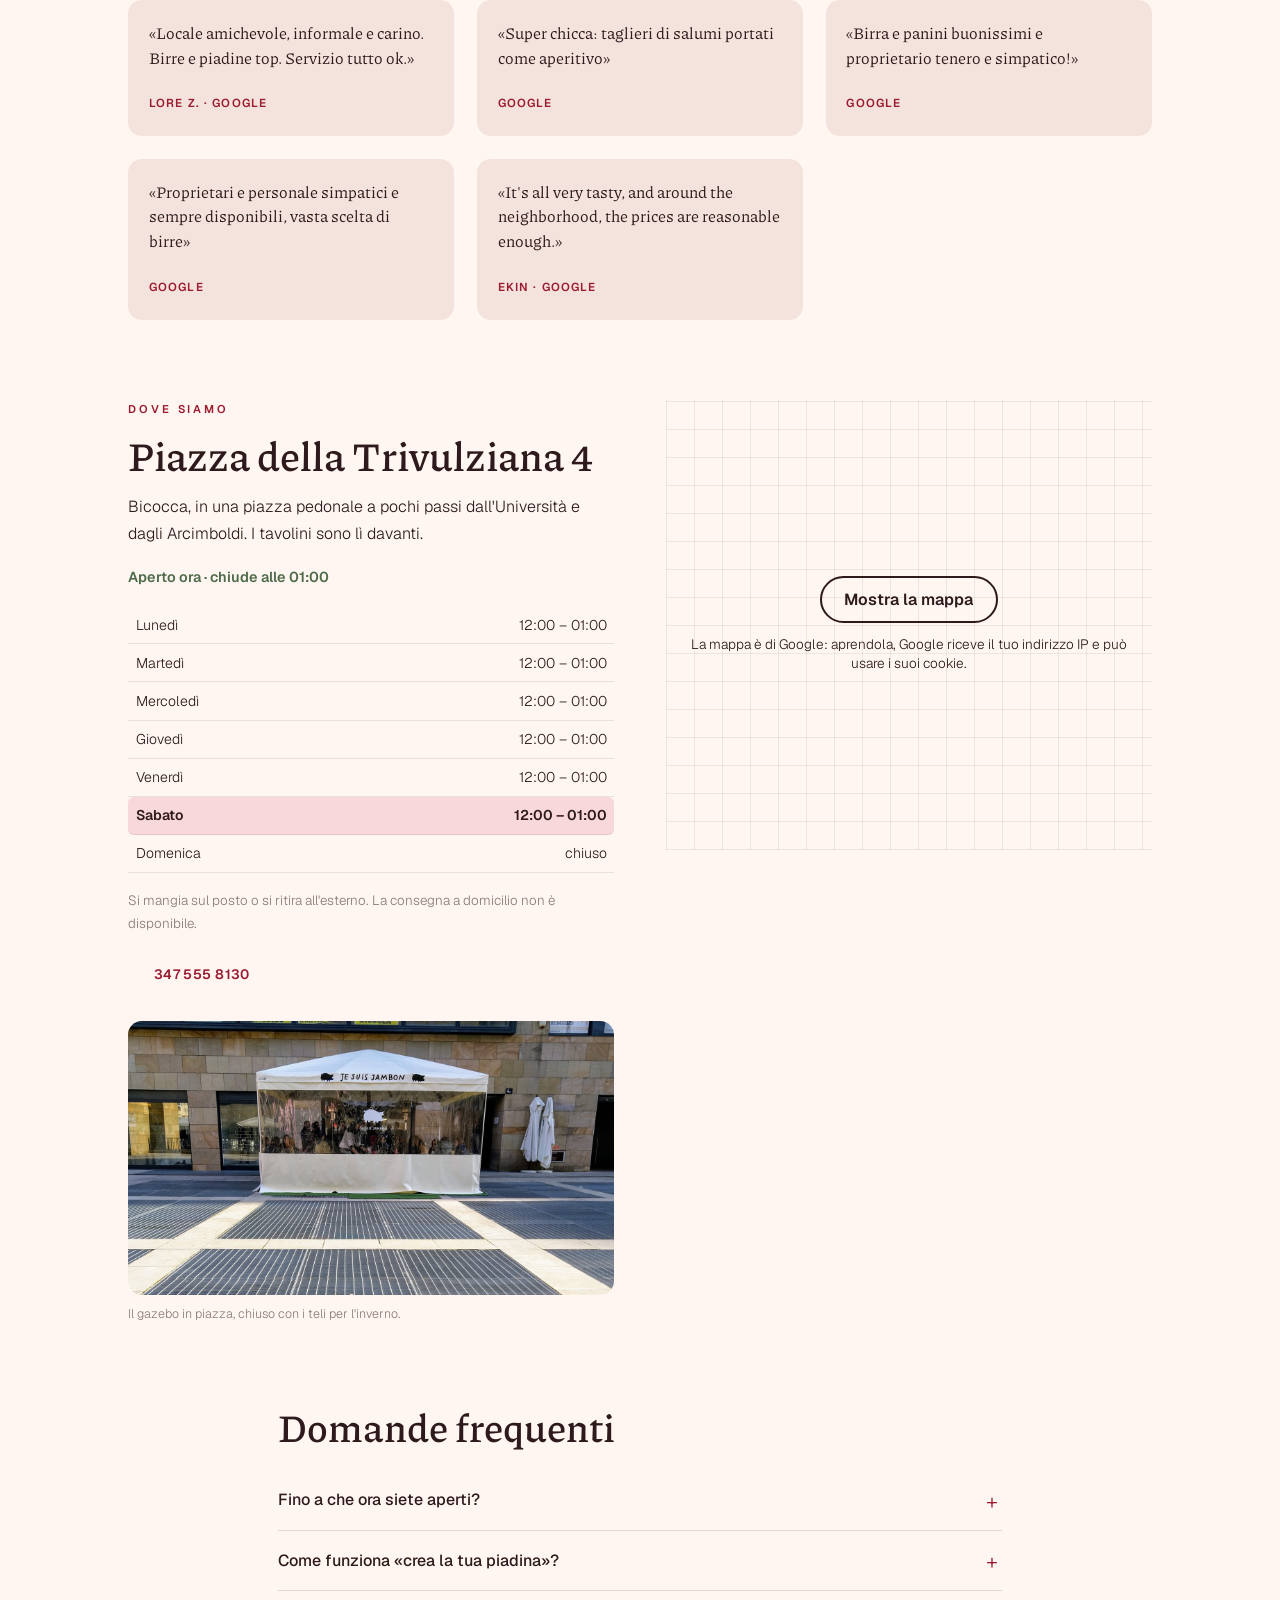
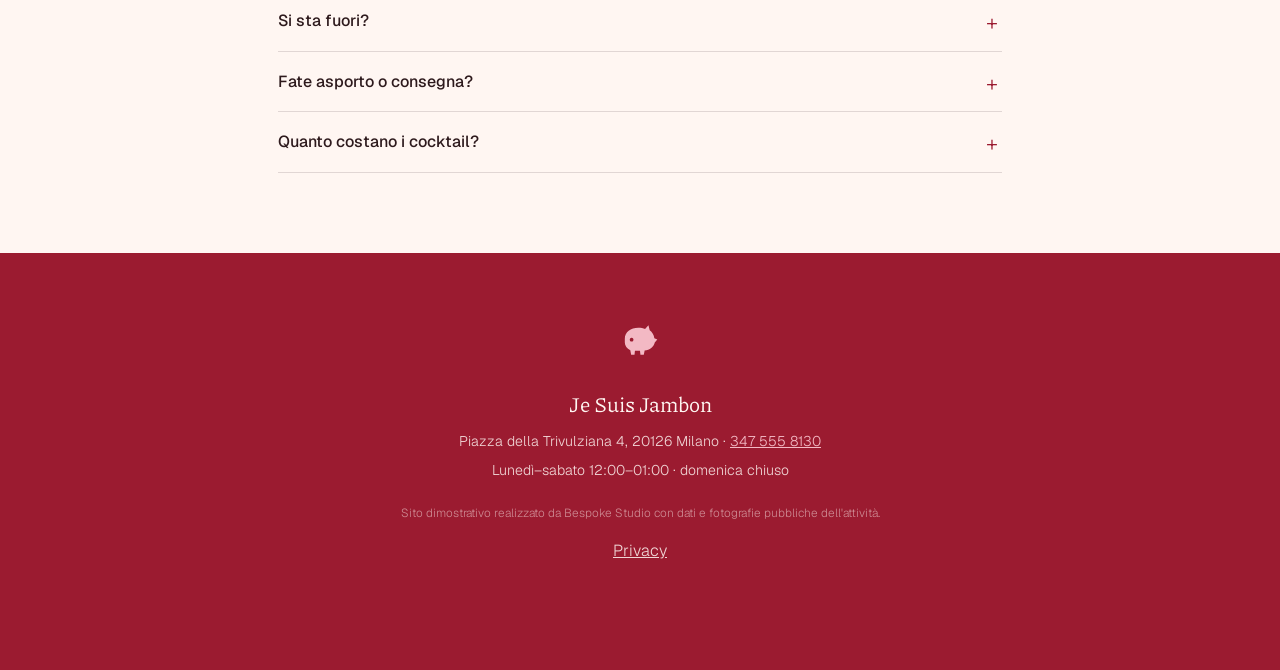
==== commit 2dcb9caf: "Privacy e pulizia: caratteri sul sito, mappa al clic, informativa, noindex - caratteri copiati nel s" ====
--- a/index.html
+++ b/index.html
@@ -3,6 +3,7 @@
 <head>
 <meta charset="utf-8">
 <meta name="viewport" content="width=device-width, initial-scale=1">
+<meta name="robots" content="noindex">
 <title>Je Suis Jambon — Piadine, taglieri e birre in Bicocca</title>
 <meta name="description" content="La tua amichevole birreria di quartiere in piazza della Trivulziana 4, Milano Bicocca. Crea la tua piadina, taglieri di salumi, birre e cocktail. Aperti fino all'una, tavolini in piazza.">
 <link rel="canonical" href="https://rotenzark.github.io/je-suis-jambon/">
@@ -20,9 +21,7 @@
 <link rel="icon" href="img/favicon.svg" type="image/svg+xml">
 <link rel="icon" href="img/favicon-32.png" sizes="32x32" type="image/png">
 <link rel="apple-touch-icon" href="img/apple-touch-icon.png">
-<link rel="preconnect" href="https://fonts.googleapis.com">
-<link rel="preconnect" href="https://fonts.gstatic.com" crossorigin>
-<link href="https://fonts.googleapis.com/css2?family=Piazzolla:ital,wght@0,400;0,600;1,400&family=Geist:wght@300;400;500;600&display=swap" rel="stylesheet">
+<link rel="stylesheet" href="fonts/fonts.css?v=1">
 <link rel="stylesheet" href="css/styles.css?v=1">
 <script src="https://cdnjs.cloudflare.com/ajax/libs/gsap/3.12.5/gsap.min.js" defer></script>
 <script src="https://cdnjs.cloudflare.com/ajax/libs/gsap/3.12.5/ScrollTrigger.min.js" defer></script>
@@ -37,7 +36,11 @@
   "url": "https://rotenzark.github.io/je-suis-jambon/",
   "image": "https://rotenzark.github.io/je-suis-jambon/img/gazebo.jpg",
   "telephone": "+39 347 555 8130",
-  "servesCuisine": ["Piadine", "Salumi", "Birra artigianale"],
+  "servesCuisine": [
+    "Piadine",
+    "Salumi",
+    "Birra artigianale"
+  ],
   "priceRange": "€€",
   "address": {
     "@type": "PostalAddress",
@@ -47,11 +50,26 @@
     "addressRegion": "MI",
     "addressCountry": "IT"
   },
-  "geo": { "@type": "GeoCoordinates", "latitude": 45.5148524, "longitude": 9.2122532 },
+  "geo": {
+    "@type": "GeoCoordinates",
+    "latitude": 45.5148524,
+    "longitude": 9.2122532
+  },
   "openingHoursSpecification": [
-    { "@type": "OpeningHoursSpecification", "dayOfWeek": ["Monday","Tuesday","Wednesday","Thursday","Friday","Saturday"], "opens": "12:00", "closes": "01:00" }
-  ],
-  "aggregateRating": { "@type": "AggregateRating", "ratingValue": "4.5", "reviewCount": "1015", "bestRating": "5" }
+    {
+      "@type": "OpeningHoursSpecification",
+      "dayOfWeek": [
+        "Monday",
+        "Tuesday",
+        "Wednesday",
+        "Thursday",
+        "Friday",
+        "Saturday"
+      ],
+      "opens": "12:00",
+      "closes": "01:00"
+    }
+  ]
 }
 </script>
 <script type="application/ld+json">
@@ -229,7 +247,7 @@
       </figure>
     </div>
     <div class="dove__mappa reveal">
-      <iframe title="Mappa di Je Suis Jambon, piazza della Trivulziana 4 Milano" src="https://www.google.com/maps?q=Piazza%20della%20Trivulziana%204,%2020126%20Milano&output=embed" width="600" height="450" style="border:0" allowfullscreen referrerpolicy="no-referrer-when-downgrade"></iframe>
+      <div class="mappa-clic" data-mappa-clic style="--mappa-h: 450px"><template><iframe title="Mappa di Je Suis Jambon, piazza della Trivulziana 4 Milano" src="https://www.google.com/maps?q=Piazza%20della%20Trivulziana%204,%2020126%20Milano&output=embed" width="600" height="450" style="border:0" allowfullscreen referrerpolicy="no-referrer-when-downgrade"></iframe></template><div class="mappa-clic__velo"><a class="mappa-clic__btn" href="https://www.google.com/maps/search/?api=1&amp;query=Piazza%20della%20Trivulziana%204%2C%2020126%20Milano" target="_blank" rel="noopener">Mostra la mappa</a><p class="mappa-clic__nota">La mappa è di Google: aprendola, Google riceve il tuo indirizzo IP e può usare i suoi cookie.</p></div></div>
     </div>
   </section>
 
@@ -253,6 +271,7 @@
   <p class="foot__riga">Piazza della Trivulziana 4, 20126 Milano · <a href="tel:+393475558130">347 555 8130</a></p>
   <p class="foot__riga" data-i18n="foot.orari">Lunedì–sabato 12:00–01:00 · domenica chiuso</p>
   <p class="foot__nota" data-i18n="foot.demo">Sito dimostrativo realizzato da Bespoke Studio con dati e fotografie pubbliche dell'attività.</p>
+  <p class="privacy-link"><a href="privacy.html">Privacy</a></p>
 </footer>
 
 <div id="actionBar">
@@ -266,5 +285,6 @@
   <img id="lightboxImg" src="" alt="">
 </div>
 
+<script src="js/mappa-clic.js?v=1" defer></script>
 </body>
 </html>
--- a/fonts/fonts.css
+++ b/fonts/fonts.css
@@ -0,0 +1,370 @@
+/* Caratteri ospitati sul sito: nessuna richiesta a Google Fonts o Fontshare (giro privacy 1/10/2026). Licenze in LICENSE.txt. */
+/* cyrillic-ext */
+@font-face {
+  font-family: 'Geist';
+  font-style: normal;
+  font-weight: 300;
+  font-display: swap;
+  src: url(geist-v5-gyByhwUxId8gMEwRGFWfOw.woff2) format('woff2');
+  unicode-range: U+0460-052F, U+1C80-1C8A, U+20B4, U+2DE0-2DFF, U+A640-A69F, U+FE2E-FE2F;
+}
+/* cyrillic */
+@font-face {
+  font-family: 'Geist';
+  font-style: normal;
+  font-weight: 300;
+  font-display: swap;
+  src: url(geist-v5-gyByhwUxId8gMEwYGFWfOw.woff2) format('woff2');
+  unicode-range: U+0301, U+0400-045F, U+0490-0491, U+04B0-04B1, U+2116;
+}
+/* vietnamese */
+@font-face {
+  font-family: 'Geist';
+  font-style: normal;
+  font-weight: 300;
+  font-display: swap;
+  src: url(geist-v5-gyByhwUxId8gMEwTGFWfOw.woff2) format('woff2');
+  unicode-range: U+0102-0103, U+0110-0111, U+0128-0129, U+0168-0169, U+01A0-01A1, U+01AF-01B0, U+0300-0301, U+0303-0304, U+0308-0309, U+0323, U+0329, U+1EA0-1EF9, U+20AB;
+}
+/* latin-ext */
+@font-face {
+  font-family: 'Geist';
+  font-style: normal;
+  font-weight: 300;
+  font-display: swap;
+  src: url(geist-v5-gyByhwUxId8gMEwSGFWfOw.woff2) format('woff2');
+  unicode-range: U+0100-02BA, U+02BD-02C5, U+02C7-02CC, U+02CE-02D7, U+02DD-02FF, U+0304, U+0308, U+0329, U+1D00-1DBF, U+1E00-1E9F, U+1EF2-1EFF, U+2020, U+20A0-20AB, U+20AD-20C0, U+2113, U+2C60-2C7F, U+A720-A7FF;
+}
+/* latin */
+@font-face {
+  font-family: 'Geist';
+  font-style: normal;
+  font-weight: 300;
+  font-display: swap;
+  src: url(geist-v5-gyByhwUxId8gMEwcGFU.woff2) format('woff2');
+  unicode-range: U+0000-00FF, U+0131, U+0152-0153, U+02BB-02BC, U+02C6, U+02DA, U+02DC, U+0304, U+0308, U+0329, U+2000-206F, U+20AC, U+2122, U+2191, U+2193, U+2212, U+2215, U+FEFF, U+FFFD;
+}
+/* cyrillic-ext */
+@font-face {
+  font-family: 'Geist';
+  font-style: normal;
+  font-weight: 400;
+  font-display: swap;
+  src: url(geist-v5-gyByhwUxId8gMEwRGFWfOw.woff2) format('woff2');
+  unicode-range: U+0460-052F, U+1C80-1C8A, U+20B4, U+2DE0-2DFF, U+A640-A69F, U+FE2E-FE2F;
+}
+/* cyrillic */
+@font-face {
+  font-family: 'Geist';
+  font-style: normal;
+  font-weight: 400;
+  font-display: swap;
+  src: url(geist-v5-gyByhwUxId8gMEwYGFWfOw.woff2) format('woff2');
+  unicode-range: U+0301, U+0400-045F, U+0490-0491, U+04B0-04B1, U+2116;
+}
+/* vietnamese */
+@font-face {
+  font-family: 'Geist';
+  font-style: normal;
+  font-weight: 400;
+  font-display: swap;
+  src: url(geist-v5-gyByhwUxId8gMEwTGFWfOw.woff2) format('woff2');
+  unicode-range: U+0102-0103, U+0110-0111, U+0128-0129, U+0168-0169, U+01A0-01A1, U+01AF-01B0, U+0300-0301, U+0303-0304, U+0308-0309, U+0323, U+0329, U+1EA0-1EF9, U+20AB;
+}
+/* latin-ext */
+@font-face {
+  font-family: 'Geist';
+  font-style: normal;
+  font-weight: 400;
+  font-display: swap;
+  src: url(geist-v5-gyByhwUxId8gMEwSGFWfOw.woff2) format('woff2');
+  unicode-range: U+0100-02BA, U+02BD-02C5, U+02C7-02CC, U+02CE-02D7, U+02DD-02FF, U+0304, U+0308, U+0329, U+1D00-1DBF, U+1E00-1E9F, U+1EF2-1EFF, U+2020, U+20A0-20AB, U+20AD-20C0, U+2113, U+2C60-2C7F, U+A720-A7FF;
+}
+/* latin */
+@font-face {
+  font-family: 'Geist';
+  font-style: normal;
+  font-weight: 400;
+  font-display: swap;
+  src: url(geist-v5-gyByhwUxId8gMEwcGFU.woff2) format('woff2');
+  unicode-range: U+0000-00FF, U+0131, U+0152-0153, U+02BB-02BC, U+02C6, U+02DA, U+02DC, U+0304, U+0308, U+0329, U+2000-206F, U+20AC, U+2122, U+2191, U+2193, U+2212, U+2215, U+FEFF, U+FFFD;
+}
+/* cyrillic-ext */
+@font-face {
+  font-family: 'Geist';
+  font-style: normal;
+  font-weight: 500;
+  font-display: swap;
+  src: url(geist-v5-gyByhwUxId8gMEwRGFWfOw.woff2) format('woff2');
+  unicode-range: U+0460-052F, U+1C80-1C8A, U+20B4, U+2DE0-2DFF, U+A640-A69F, U+FE2E-FE2F;
+}
+/* cyrillic */
+@font-face {
+  font-family: 'Geist';
+  font-style: normal;
+  font-weight: 500;
+  font-display: swap;
+  src: url(geist-v5-gyByhwUxId8gMEwYGFWfOw.woff2) format('woff2');
+  unicode-range: U+0301, U+0400-045F, U+0490-0491, U+04B0-04B1, U+2116;
+}
+/* vietnamese */
+@font-face {
+  font-family: 'Geist';
+  font-style: normal;
+  font-weight: 500;
+  font-display: swap;
+  src: url(geist-v5-gyByhwUxId8gMEwTGFWfOw.woff2) format('woff2');
+  unicode-range: U+0102-0103, U+0110-0111, U+0128-0129, U+0168-0169, U+01A0-01A1, U+01AF-01B0, U+0300-0301, U+0303-0304, U+0308-0309, U+0323, U+0329, U+1EA0-1EF9, U+20AB;
+}
+/* latin-ext */
+@font-face {
+  font-family: 'Geist';
+  font-style: normal;
+  font-weight: 500;
+  font-display: swap;
+  src: url(geist-v5-gyByhwUxId8gMEwSGFWfOw.woff2) format('woff2');
+  unicode-range: U+0100-02BA, U+02BD-02C5, U+02C7-02CC, U+02CE-02D7, U+02DD-02FF, U+0304, U+0308, U+0329, U+1D00-1DBF, U+1E00-1E9F, U+1EF2-1EFF, U+2020, U+20A0-20AB, U+20AD-20C0, U+2113, U+2C60-2C7F, U+A720-A7FF;
+}
+/* latin */
+@font-face {
+  font-family: 'Geist';
+  font-style: normal;
+  font-weight: 500;
+  font-display: swap;
+  src: url(geist-v5-gyByhwUxId8gMEwcGFU.woff2) format('woff2');
+  unicode-range: U+0000-00FF, U+0131, U+0152-0153, U+02BB-02BC, U+02C6, U+02DA, U+02DC, U+0304, U+0308, U+0329, U+2000-206F, U+20AC, U+2122, U+2191, U+2193, U+2212, U+2215, U+FEFF, U+FFFD;
+}
+/* cyrillic-ext */
+@font-face {
+  font-family: 'Geist';
+  font-style: normal;
+  font-weight: 600;
+  font-display: swap;
+  src: url(geist-v5-gyByhwUxId8gMEwRGFWfOw.woff2) format('woff2');
+  unicode-range: U+0460-052F, U+1C80-1C8A, U+20B4, U+2DE0-2DFF, U+A640-A69F, U+FE2E-FE2F;
+}
+/* cyrillic */
+@font-face {
+  font-family: 'Geist';
+  font-style: normal;
+  font-weight: 600;
+  font-display: swap;
+  src: url(geist-v5-gyByhwUxId8gMEwYGFWfOw.woff2) format('woff2');
+  unicode-range: U+0301, U+0400-045F, U+0490-0491, U+04B0-04B1, U+2116;
+}
+/* vietnamese */
+@font-face {
+  font-family: 'Geist';
+  font-style: normal;
+  font-weight: 600;
+  font-display: swap;
+  src: url(geist-v5-gyByhwUxId8gMEwTGFWfOw.woff2) format('woff2');
+  unicode-range: U+0102-0103, U+0110-0111, U+0128-0129, U+0168-0169, U+01A0-01A1, U+01AF-01B0, U+0300-0301, U+0303-0304, U+0308-0309, U+0323, U+0329, U+1EA0-1EF9, U+20AB;
+}
+/* latin-ext */
+@font-face {
+  font-family: 'Geist';
+  font-style: normal;
+  font-weight: 600;
+  font-display: swap;
+  src: url(geist-v5-gyByhwUxId8gMEwSGFWfOw.woff2) format('woff2');
+  unicode-range: U+0100-02BA, U+02BD-02C5, U+02C7-02CC, U+02CE-02D7, U+02DD-02FF, U+0304, U+0308, U+0329, U+1D00-1DBF, U+1E00-1E9F, U+1EF2-1EFF, U+2020, U+20A0-20AB, U+20AD-20C0, U+2113, U+2C60-2C7F, U+A720-A7FF;
+}
+/* latin */
+@font-face {
+  font-family: 'Geist';
+  font-style: normal;
+  font-weight: 600;
+  font-display: swap;
+  src: url(geist-v5-gyByhwUxId8gMEwcGFU.woff2) format('woff2');
+  unicode-range: U+0000-00FF, U+0131, U+0152-0153, U+02BB-02BC, U+02C6, U+02DA, U+02DC, U+0304, U+0308, U+0329, U+2000-206F, U+20AC, U+2122, U+2191, U+2193, U+2212, U+2215, U+FEFF, U+FFFD;
+}
+/* cyrillic-ext */
+@font-face {
+  font-family: 'Piazzolla';
+  font-style: italic;
+  font-weight: 400;
+  font-display: swap;
+  src: url(piazzolla-v42-N0b72SlTPu5rIkWIZjVgI-TckS03oGpPETyEJ88Rbvi0_TzOzKcQhZqx7g_3BCy5.woff2) format('woff2');
+  unicode-range: U+0460-052F, U+1C80-1C8A, U+20B4, U+2DE0-2DFF, U+A640-A69F, U+FE2E-FE2F;
+}
+/* cyrillic */
+@font-face {
+  font-family: 'Piazzolla';
+  font-style: italic;
+  font-weight: 400;
+  font-display: swap;
+  src: url(piazzolla-v42-N0b72SlTPu5rIkWIZjVgI-TckS03oGpPETyEJ88Rbvi0_TzOzKcQhZqx7gb3BCy5.woff2) format('woff2');
+  unicode-range: U+0301, U+0400-045F, U+0490-0491, U+04B0-04B1, U+2116;
+}
+/* greek-ext */
+@font-face {
+  font-family: 'Piazzolla';
+  font-style: italic;
+  font-weight: 400;
+  font-display: swap;
+  src: url(piazzolla-v42-N0b72SlTPu5rIkWIZjVgI-TckS03oGpPETyEJ88Rbvi0_TzOzKcQhZqx7g73BCy5.woff2) format('woff2');
+  unicode-range: U+1F00-1FFF;
+}
+/* greek */
+@font-face {
+  font-family: 'Piazzolla';
+  font-style: italic;
+  font-weight: 400;
+  font-display: swap;
+  src: url(piazzolla-v42-N0b72SlTPu5rIkWIZjVgI-TckS03oGpPETyEJ88Rbvi0_TzOzKcQhZqx7gH3BCy5.woff2) format('woff2');
+  unicode-range: U+0370-0377, U+037A-037F, U+0384-038A, U+038C, U+038E-03A1, U+03A3-03FF;
+}
+/* vietnamese */
+@font-face {
+  font-family: 'Piazzolla';
+  font-style: italic;
+  font-weight: 400;
+  font-display: swap;
+  src: url(piazzolla-v42-N0b72SlTPu5rIkWIZjVgI-TckS03oGpPETyEJ88Rbvi0_TzOzKcQhZqx7g33BCy5.woff2) format('woff2');
+  unicode-range: U+0102-0103, U+0110-0111, U+0128-0129, U+0168-0169, U+01A0-01A1, U+01AF-01B0, U+0300-0301, U+0303-0304, U+0308-0309, U+0323, U+0329, U+1EA0-1EF9, U+20AB;
+}
+/* latin-ext */
+@font-face {
+  font-family: 'Piazzolla';
+  font-style: italic;
+  font-weight: 400;
+  font-display: swap;
+  src: url(piazzolla-v42-N0b72SlTPu5rIkWIZjVgI-TckS03oGpPETyEJ88Rbvi0_TzOzKcQhZqx7gz3BCy5.woff2) format('woff2');
+  unicode-range: U+0100-02BA, U+02BD-02C5, U+02C7-02CC, U+02CE-02D7, U+02DD-02FF, U+0304, U+0308, U+0329, U+1D00-1DBF, U+1E00-1E9F, U+1EF2-1EFF, U+2020, U+20A0-20AB, U+20AD-20C0, U+2113, U+2C60-2C7F, U+A720-A7FF;
+}
+/* latin */
+@font-face {
+  font-family: 'Piazzolla';
+  font-style: italic;
+  font-weight: 400;
+  font-display: swap;
+  src: url(piazzolla-v42-N0b72SlTPu5rIkWIZjVgI-TckS03oGpPETyEJ88Rbvi0_TzOzKcQhZqx7gL3BA.woff2) format('woff2');
+  unicode-range: U+0000-00FF, U+0131, U+0152-0153, U+02BB-02BC, U+02C6, U+02DA, U+02DC, U+0304, U+0308, U+0329, U+2000-206F, U+20AC, U+2122, U+2191, U+2193, U+2212, U+2215, U+FEFF, U+FFFD;
+}
+/* cyrillic-ext */
+@font-face {
+  font-family: 'Piazzolla';
+  font-style: normal;
+  font-weight: 400;
+  font-display: swap;
+  src: url(piazzolla-v42-N0bE2SlTPu5rIkWIZjVKKtYtfxYqZ4RJBFzFV4QLYMhB.woff2) format('woff2');
+  unicode-range: U+0460-052F, U+1C80-1C8A, U+20B4, U+2DE0-2DFF, U+A640-A69F, U+FE2E-FE2F;
+}
+/* cyrillic */
+@font-face {
+  font-family: 'Piazzolla';
+  font-style: normal;
+  font-weight: 400;
+  font-display: swap;
+  src: url(piazzolla-v42-N0bE2SlTPu5rIkWIZjVKKtYtfxYqZ4RJBFzFV40LYMhB.woff2) format('woff2');
+  unicode-range: U+0301, U+0400-045F, U+0490-0491, U+04B0-04B1, U+2116;
+}
+/* greek-ext */
+@font-face {
+  font-family: 'Piazzolla';
+  font-style: normal;
+  font-weight: 400;
+  font-display: swap;
+  src: url(piazzolla-v42-N0bE2SlTPu5rIkWIZjVKKtYtfxYqZ4RJBFzFV4ULYMhB.woff2) format('woff2');
+  unicode-range: U+1F00-1FFF;
+}
+/* greek */
+@font-face {
+  font-family: 'Piazzolla';
+  font-style: normal;
+  font-weight: 400;
+  font-display: swap;
+  src: url(piazzolla-v42-N0bE2SlTPu5rIkWIZjVKKtYtfxYqZ4RJBFzFV4oLYMhB.woff2) format('woff2');
+  unicode-range: U+0370-0377, U+037A-037F, U+0384-038A, U+038C, U+038E-03A1, U+03A3-03FF;
+}
+/* vietnamese */
+@font-face {
+  font-family: 'Piazzolla';
+  font-style: normal;
+  font-weight: 400;
+  font-display: swap;
+  src: url(piazzolla-v42-N0bE2SlTPu5rIkWIZjVKKtYtfxYqZ4RJBFzFV4YLYMhB.woff2) format('woff2');
+  unicode-range: U+0102-0103, U+0110-0111, U+0128-0129, U+0168-0169, U+01A0-01A1, U+01AF-01B0, U+0300-0301, U+0303-0304, U+0308-0309, U+0323, U+0329, U+1EA0-1EF9, U+20AB;
+}
+/* latin-ext */
+@font-face {
+  font-family: 'Piazzolla';
+  font-style: normal;
+  font-weight: 400;
+  font-display: swap;
+  src: url(piazzolla-v42-N0bE2SlTPu5rIkWIZjVKKtYtfxYqZ4RJBFzFV4cLYMhB.woff2) format('woff2');
+  unicode-range: U+0100-02BA, U+02BD-02C5, U+02C7-02CC, U+02CE-02D7, U+02DD-02FF, U+0304, U+0308, U+0329, U+1D00-1DBF, U+1E00-1E9F, U+1EF2-1EFF, U+2020, U+20A0-20AB, U+20AD-20C0, U+2113, U+2C60-2C7F, U+A720-A7FF;
+}
+/* latin */
+@font-face {
+  font-family: 'Piazzolla';
+  font-style: normal;
+  font-weight: 400;
+  font-display: swap;
+  src: url(piazzolla-v42-N0bE2SlTPu5rIkWIZjVKKtYtfxYqZ4RJBFzFV4kLYA.woff2) format('woff2');
+  unicode-range: U+0000-00FF, U+0131, U+0152-0153, U+02BB-02BC, U+02C6, U+02DA, U+02DC, U+0304, U+0308, U+0329, U+2000-206F, U+20AC, U+2122, U+2191, U+2193, U+2212, U+2215, U+FEFF, U+FFFD;
+}
+/* cyrillic-ext */
+@font-face {
+  font-family: 'Piazzolla';
+  font-style: normal;
+  font-weight: 600;
+  font-display: swap;
+  src: url(piazzolla-v42-N0bE2SlTPu5rIkWIZjVKKtYtfxYqZ4RJBFzFV4QLYMhB.woff2) format('woff2');
+  unicode-range: U+0460-052F, U+1C80-1C8A, U+20B4, U+2DE0-2DFF, U+A640-A69F, U+FE2E-FE2F;
+}
+/* cyrillic */
+@font-face {
+  font-family: 'Piazzolla';
+  font-style: normal;
+  font-weight: 600;
+  font-display: swap;
+  src: url(piazzolla-v42-N0bE2SlTPu5rIkWIZjVKKtYtfxYqZ4RJBFzFV40LYMhB.woff2) format('woff2');
+  unicode-range: U+0301, U+0400-045F, U+0490-0491, U+04B0-04B1, U+2116;
+}
+/* greek-ext */
+@font-face {
+  font-family: 'Piazzolla';
+  font-style: normal;
+  font-weight: 600;
+  font-display: swap;
+  src: url(piazzolla-v42-N0bE2SlTPu5rIkWIZjVKKtYtfxYqZ4RJBFzFV4ULYMhB.woff2) format('woff2');
+  unicode-range: U+1F00-1FFF;
+}
+/* greek */
+@font-face {
+  font-family: 'Piazzolla';
+  font-style: normal;
+  font-weight: 600;
+  font-display: swap;
+  src: url(piazzolla-v42-N0bE2SlTPu5rIkWIZjVKKtYtfxYqZ4RJBFzFV4oLYMhB.woff2) format('woff2');
+  unicode-range: U+0370-0377, U+037A-037F, U+0384-038A, U+038C, U+038E-03A1, U+03A3-03FF;
+}
+/* vietnamese */
+@font-face {
+  font-family: 'Piazzolla';
+  font-style: normal;
+  font-weight: 600;
+  font-display: swap;
+  src: url(piazzolla-v42-N0bE2SlTPu5rIkWIZjVKKtYtfxYqZ4RJBFzFV4YLYMhB.woff2) format('woff2');
+  unicode-range: U+0102-0103, U+0110-0111, U+0128-0129, U+0168-0169, U+01A0-01A1, U+01AF-01B0, U+0300-0301, U+0303-0304, U+0308-0309, U+0323, U+0329, U+1EA0-1EF9, U+20AB;
+}
+/* latin-ext */
+@font-face {
+  font-family: 'Piazzolla';
+  font-style: normal;
+  font-weight: 600;
+  font-display: swap;
+  src: url(piazzolla-v42-N0bE2SlTPu5rIkWIZjVKKtYtfxYqZ4RJBFzFV4cLYMhB.woff2) format('woff2');
+  unicode-range: U+0100-02BA, U+02BD-02C5, U+02C7-02CC, U+02CE-02D7, U+02DD-02FF, U+0304, U+0308, U+0329, U+1D00-1DBF, U+1E00-1E9F, U+1EF2-1EFF, U+2020, U+20A0-20AB, U+20AD-20C0, U+2113, U+2C60-2C7F, U+A720-A7FF;
+}
+/* latin */
+@font-face {
+  font-family: 'Piazzolla';
+  font-style: normal;
+  font-weight: 600;
+  font-display: swap;
+  src: url(piazzolla-v42-N0bE2SlTPu5rIkWIZjVKKtYtfxYqZ4RJBFzFV4kLYA.woff2) format('woff2');
+  unicode-range: U+0000-00FF, U+0131, U+0152-0153, U+02BB-02BC, U+02C6, U+02DA, U+02DC, U+0304, U+0308, U+0329, U+2000-206F, U+20AC, U+2122, U+2191, U+2193, U+2212, U+2215, U+FEFF, U+FFFD;
+}
--- a/css/styles.css
+++ b/css/styles.css
@@ -303,3 +303,12 @@
   .strato { font-size: .84rem; padding: .85rem 1rem; }
   .listino li { font-size: .9rem; }
 }
+
+/*MAPPACLIC*/
+/* la mappa Google si carica solo al clic (giro privacy 1/10/2026) */
+.mappa-clic { display: flex; align-items: center; justify-content: center; width: 100%; height: 100%; min-height: var(--mappa-h, 320px); box-sizing: border-box; padding: 24px; text-align: center; background: repeating-linear-gradient(0deg, rgba(127, 127, 127, 0.14) 0 1px, transparent 1px 28px), repeating-linear-gradient(90deg, rgba(127, 127, 127, 0.14) 0 1px, transparent 1px 28px); }
+.mappa-clic__velo { display: flex; flex-direction: column; align-items: center; gap: 12px; max-width: 32em; }
+.mappa-clic__btn { display: inline-block; padding: 0.75em 1.4em; border: 2px solid currentColor; border-radius: 999px; color: inherit; font: inherit; font-weight: 600; line-height: 1.2; text-decoration: none; background: transparent; cursor: pointer; }
+.mappa-clic__btn:hover, .mappa-clic__btn:focus-visible { text-decoration: underline; }
+.mappa-clic__nota { margin: 0; font-size: 0.85em; line-height: 1.45; }
+/*/MAPPACLIC*/
